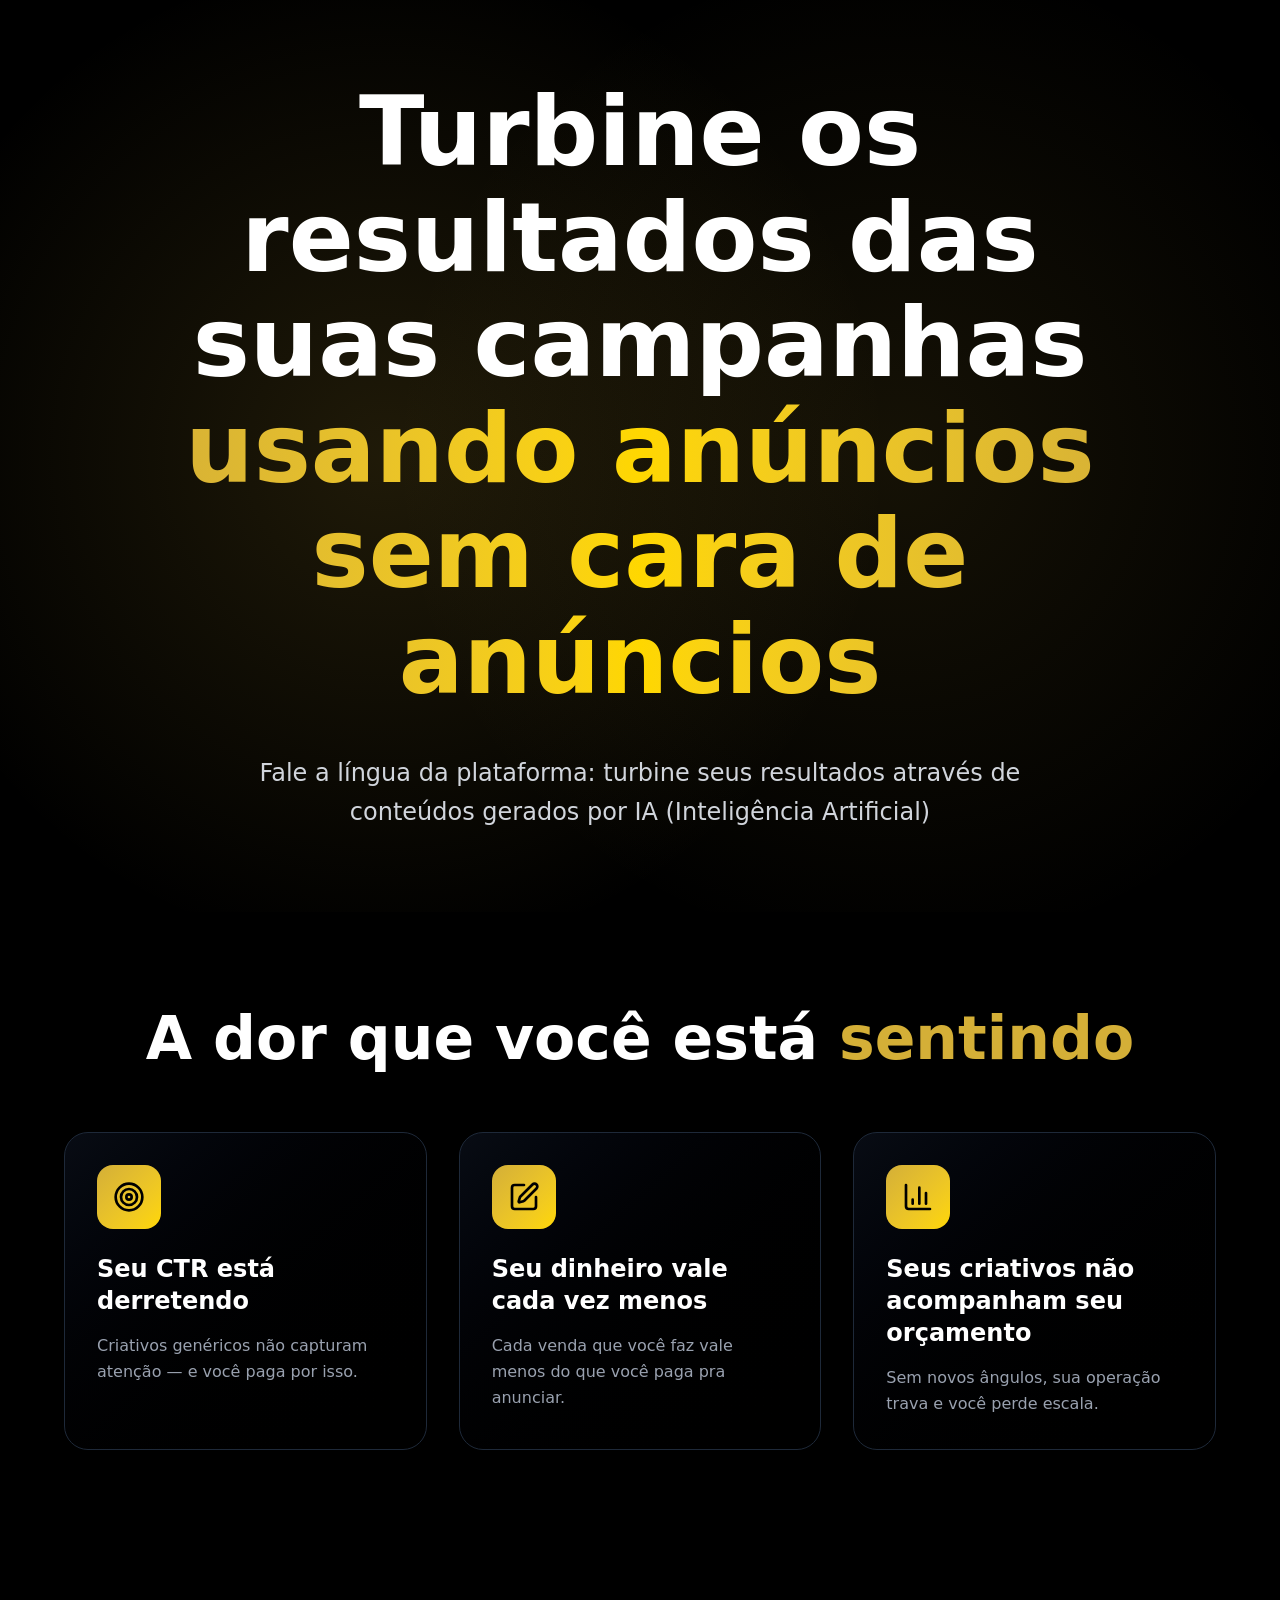
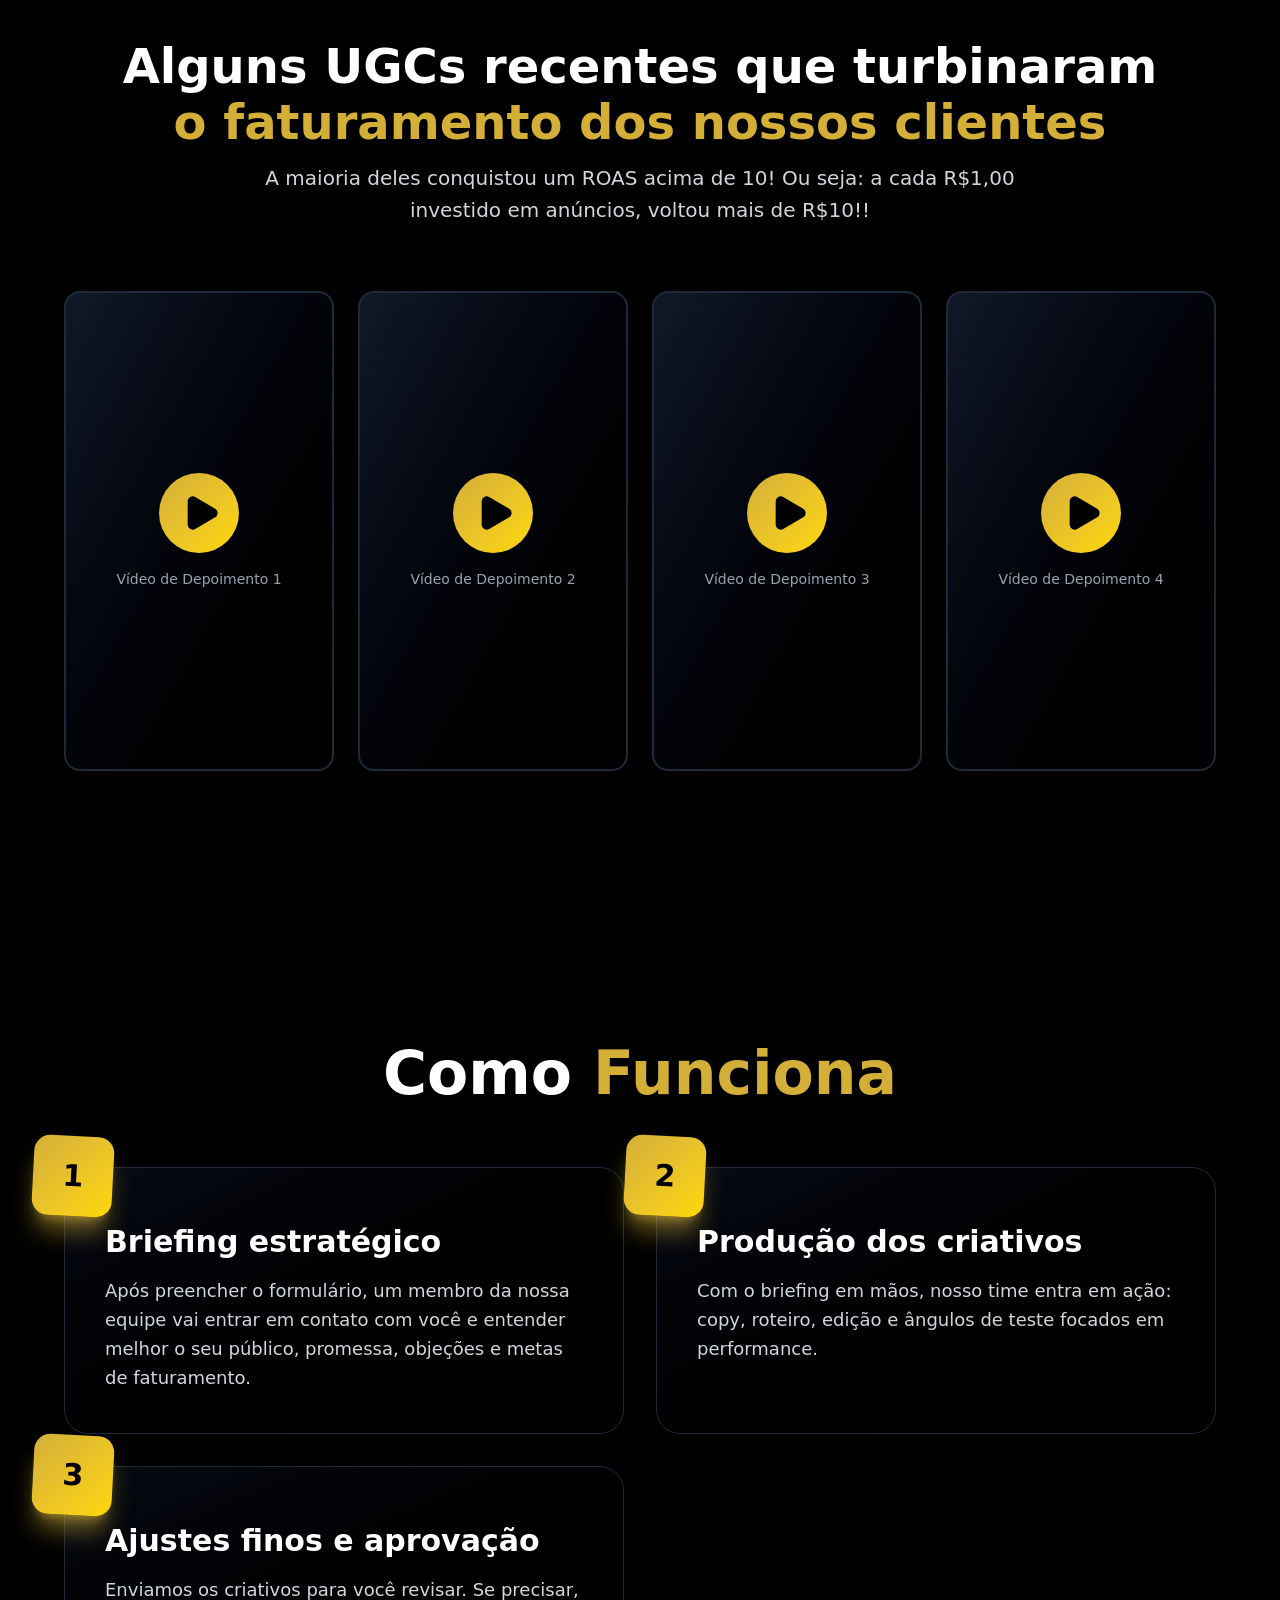
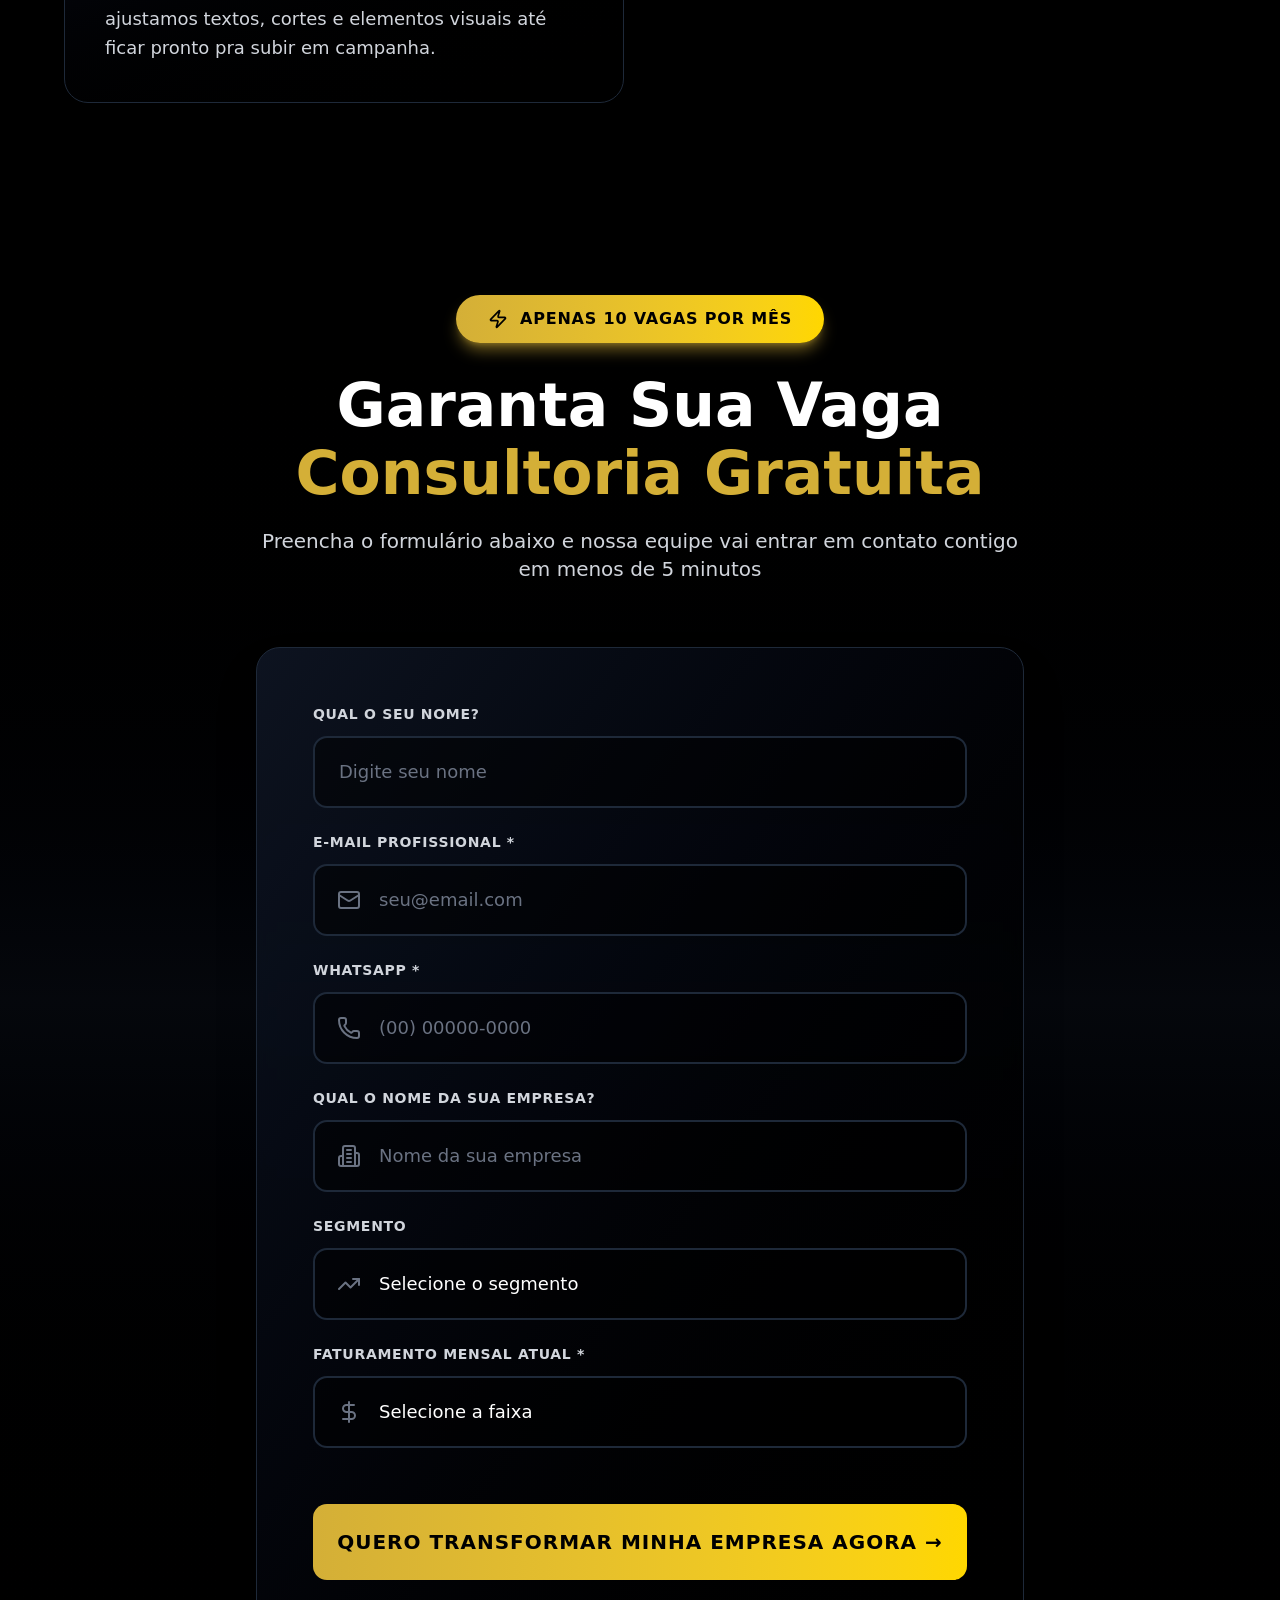
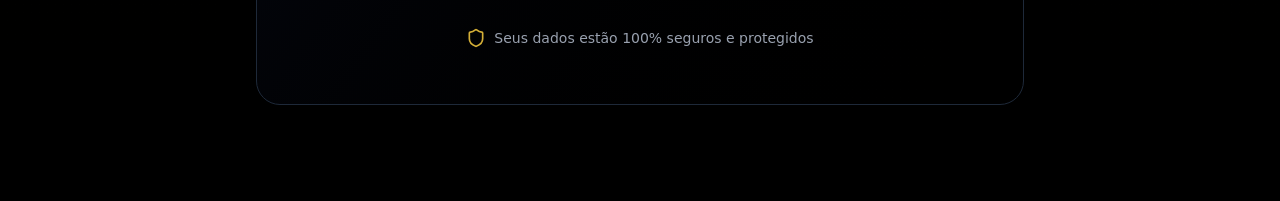
==== out/index.html @ 738f6682 "feat: add fully exported static HTML version of the landing page for client deployment" ====
<!DOCTYPE html>
<!--bDDrMFsTkFdzIgIN64s7_-->
<html lang="pt-BR">
  <head>
    <meta charset="utf-8" />
    <meta name="viewport" content="width=device-width, initial-scale=1" />
    <link
      rel="stylesheet"
      href="./_next/static/css/de70bee13400563f.css"
      data-precedence="next"
    />
    <link
      rel="stylesheet"
      href="./_next/static/css/8d4d8cda4d6cc22e.css"
      data-precedence="next"
    />
    <link
      rel="stylesheet"
      href="./_next/static/css/13be649f4b3dcc63.css"
      data-precedence="next"
    />
    <link
      rel="preload"
      as="script"
      fetchPriority="low"
      href="./_next/static/chunks/webpack-e92915a3cea41c7d.js"
    />
    <script
      src="/_next/static/chunks/4bd1b696-cf72ae8a39fa05aa.js"
      async=""
    ></script>
    <script
      src="./_next/static/chunks/964-18e6fe9c33c989a7.js"
      async=""
    ></script>
    <script
      src="./_next/static/chunks/main-app-cb2b5a440f7e4753.js"
      async=""
    ></script>
    <script
      src="./_next/static/chunks/app/layout-c46f3f985b9802f1.js"
      async=""
    ></script>
    <script
      src="./_next/static/chunks/app/page-3814bb0e3ad9489b.js"
      async=""
    ></script>
    <link rel="preload" href="/lasy-bridge.js" as="script" />
    <title>Criado com a Lasy</title>
    <meta name="description" content="Projeto criado com Lasy AI" />
    <link
      rel="icon"
      href="./icon.svg?b5bd8f3b080c027e"
      type="image/svg+xml"
      sizes="any"
    />
    <script>
      (self.__next_s = self.__next_s || []).push(["/lasy-bridge.js", {}]);
    </script>
    <script
      src="./_next/static/chunks/polyfills-42372ed130431b0a.js"
      nomodule=""
    ></script>
  </head>
  <body class="__variable_188709 __variable_9a8899 antialiased">
    <div hidden=""><!--$--><!--/$--></div>
    <div class="min-h-screen bg-black text-white">
      <section
        class="relative min-h-screen flex items-center justify-center px-4 py-20 overflow-hidden"
      >
        <div
          class="absolute inset-0 bg-[radial-gradient(circle_at_30%_50%,rgba(212,175,55,0.15),transparent_50%)]"
        ></div>
        <div
          class="absolute inset-0 bg-[radial-gradient(circle_at_70%_50%,rgba(212,175,55,0.1),transparent_50%)]"
        ></div>
        <div class="relative z-10 max-w-5xl mx-auto text-center space-y-10">
          <h1 class="text-5xl md:text-7xl lg:text-8xl font-bold leading-[1.1]">
            <span class="block text-white"
              >Turbine os resultados das suas campanhas</span
            ><span
              class="block text-transparent bg-clip-text bg-gradient-to-r from-[#D4AF37] via-[#FFD700] to-[#D4AF37]"
              >usando anúncios sem cara de anúncios</span
            >
          </h1>
          <p
            class="text-xl md:text-2xl text-gray-300 max-w-3xl mx-auto leading-relaxed font-light"
          >
            Fale a língua da plataforma: turbine seus resultados através de
            conteúdos gerados por IA (Inteligência Artificial)
          </p>
        </div>
      </section>
      <section class="py-24 px-4 bg-black">
        <div class="max-w-6xl mx-auto">
          <div class="text-center mb-16">
            <h3 class="text-5xl md:text-6xl font-bold mb-6">
              A dor que você está <span class="text-[#D4AF37]">sentindo</span>
            </h3>
          </div>
          <div class="grid grid-cols-1 md:grid-cols-2 lg:grid-cols-3 gap-8">
            <div
              class="group relative bg-gradient-to-br from-gray-900/50 to-black p-8 rounded-3xl border border-gray-800 hover:border-[#D4AF37]/50 transition-all duration-500 hover:shadow-[0_0_40px_rgba(212,175,55,0.2)]"
            >
              <div
                class="w-16 h-16 bg-gradient-to-br from-[#D4AF37] to-[#FFD700] rounded-2xl flex items-center justify-center mb-6 group-hover:scale-110 transition-transform duration-500"
              >
                <svg
                  xmlns="http://www.w3.org/2000/svg"
                  width="24"
                  height="24"
                  viewBox="0 0 24 24"
                  fill="none"
                  stroke="currentColor"
                  stroke-width="2"
                  stroke-linecap="round"
                  stroke-linejoin="round"
                  class="lucide lucide-target w-8 h-8 text-black"
                  aria-hidden="true"
                >
                  <circle cx="12" cy="12" r="10"></circle>
                  <circle cx="12" cy="12" r="6"></circle>
                  <circle cx="12" cy="12" r="2"></circle>
                </svg>
              </div>
              <h4 class="text-2xl font-bold text-white mb-4">
                Seu CTR está derretendo
              </h4>
              <p class="text-gray-400 leading-relaxed">
                Criativos genéricos não capturam atenção — e você paga por isso.
              </p>
            </div>
            <div
              class="group relative bg-gradient-to-br from-gray-900/50 to-black p-8 rounded-3xl border border-gray-800 hover:border-[#D4AF37]/50 transition-all duration-500 hover:shadow-[0_0_40px_rgba(212,175,55,0.2)]"
            >
              <div
                class="w-16 h-16 bg-gradient-to-br from-[#D4AF37] to-[#FFD700] rounded-2xl flex items-center justify-center mb-6 group-hover:scale-110 transition-transform duration-500"
              >
                <svg
                  xmlns="http://www.w3.org/2000/svg"
                  width="24"
                  height="24"
                  viewBox="0 0 24 24"
                  fill="none"
                  stroke="currentColor"
                  stroke-width="2"
                  stroke-linecap="round"
                  stroke-linejoin="round"
                  class="lucide lucide-square-pen w-8 h-8 text-black"
                  aria-hidden="true"
                >
                  <path
                    d="M12 3H5a2 2 0 0 0-2 2v14a2 2 0 0 0 2 2h14a2 2 0 0 0 2-2v-7"
                  ></path>
                  <path
                    d="M18.375 2.625a1 1 0 0 1 3 3l-9.013 9.014a2 2 0 0 1-.853.505l-2.873.84a.5.5 0 0 1-.62-.62l.84-2.873a2 2 0 0 1 .506-.852z"
                  ></path>
                </svg>
              </div>
              <h4 class="text-2xl font-bold text-white mb-4">
                Seu dinheiro vale cada vez menos
              </h4>
              <p class="text-gray-400 leading-relaxed">
                Cada venda que você faz vale menos do que você paga pra
                anunciar.
              </p>
            </div>
            <div
              class="group relative bg-gradient-to-br from-gray-900/50 to-black p-8 rounded-3xl border border-gray-800 hover:border-[#D4AF37]/50 transition-all duration-500 hover:shadow-[0_0_40px_rgba(212,175,55,0.2)]"
            >
              <div
                class="w-16 h-16 bg-gradient-to-br from-[#D4AF37] to-[#FFD700] rounded-2xl flex items-center justify-center mb-6 group-hover:scale-110 transition-transform duration-500"
              >
                <svg
                  xmlns="http://www.w3.org/2000/svg"
                  width="24"
                  height="24"
                  viewBox="0 0 24 24"
                  fill="none"
                  stroke="currentColor"
                  stroke-width="2"
                  stroke-linecap="round"
                  stroke-linejoin="round"
                  class="lucide lucide-chart-column w-8 h-8 text-black"
                  aria-hidden="true"
                >
                  <path d="M3 3v16a2 2 0 0 0 2 2h16"></path>
                  <path d="M18 17V9"></path>
                  <path d="M13 17V5"></path>
                  <path d="M8 17v-3"></path>
                </svg>
              </div>
              <h4 class="text-2xl font-bold text-white mb-4">
                Seus criativos não acompanham seu orçamento
              </h4>
              <p class="text-gray-400 leading-relaxed">
                Sem novos ângulos, sua operação trava e você perde escala.
              </p>
            </div>
          </div>
        </div>
      </section>
      <section class="py-24 px-4 bg-black">
        <div class="max-w-6xl mx-auto">
          <div class="text-center mb-20">
            <h2 class="text-4xl md:text-5xl font-bold mb-4">
              Alguns UGCs recentes que turbinaram<span
                class="block text-[#D4AF37] mt-2"
                >o faturamento dos nossos clientes</span
              >
            </h2>
            <p
              class="text-xl text-gray-300 max-w-3xl mx-auto leading-relaxed mb-16"
            >
              A maioria deles conquistou um ROAS acima de 10! Ou seja: a cada
              R$1,00 investido em anúncios, voltou mais de R$10!!
            </p>
            <div
              class="grid grid-cols-2 md:grid-cols-4 gap-6 max-w-7xl mx-auto mb-20"
            >
              <div
                class="group relative aspect-[9/16] bg-gradient-to-br from-gray-900 to-black rounded-2xl border-2 border-gray-800 hover:border-[#D4AF37]/50 overflow-hidden transition-all duration-500 hover:shadow-[0_0_40px_rgba(212,175,55,0.3)]"
              >
                <div class="absolute inset-0 flex items-center justify-center">
                  <div class="text-center space-y-4 p-8">
                    <div
                      class="w-20 h-20 mx-auto bg-gradient-to-br from-[#D4AF37] to-[#FFD700] rounded-full flex items-center justify-center group-hover:scale-110 transition-transform duration-500"
                    >
                      <svg
                        xmlns="http://www.w3.org/2000/svg"
                        width="24"
                        height="24"
                        viewBox="0 0 24 24"
                        fill="none"
                        stroke="currentColor"
                        stroke-width="2"
                        stroke-linecap="round"
                        stroke-linejoin="round"
                        class="lucide lucide-play w-10 h-10 text-black fill-black ml-1"
                        aria-hidden="true"
                      >
                        <path
                          d="M5 5a2 2 0 0 1 3.008-1.728l11.997 6.998a2 2 0 0 1 .003 3.458l-12 7A2 2 0 0 1 5 19z"
                        ></path>
                      </svg>
                    </div>
                    <p class="text-gray-400 text-sm">Vídeo de Depoimento 1</p>
                  </div>
                </div>
              </div>
              <div
                class="group relative aspect-[9/16] bg-gradient-to-br from-gray-900 to-black rounded-2xl border-2 border-gray-800 hover:border-[#D4AF37]/50 overflow-hidden transition-all duration-500 hover:shadow-[0_0_40px_rgba(212,175,55,0.3)]"
              >
                <div class="absolute inset-0 flex items-center justify-center">
                  <div class="text-center space-y-4 p-8">
                    <div
                      class="w-20 h-20 mx-auto bg-gradient-to-br from-[#D4AF37] to-[#FFD700] rounded-full flex items-center justify-center group-hover:scale-110 transition-transform duration-500"
                    >
                      <svg
                        xmlns="http://www.w3.org/2000/svg"
                        width="24"
                        height="24"
                        viewBox="0 0 24 24"
                        fill="none"
                        stroke="currentColor"
                        stroke-width="2"
                        stroke-linecap="round"
                        stroke-linejoin="round"
                        class="lucide lucide-play w-10 h-10 text-black fill-black ml-1"
                        aria-hidden="true"
                      >
                        <path
                          d="M5 5a2 2 0 0 1 3.008-1.728l11.997 6.998a2 2 0 0 1 .003 3.458l-12 7A2 2 0 0 1 5 19z"
                        ></path>
                      </svg>
                    </div>
                    <p class="text-gray-400 text-sm">Vídeo de Depoimento 2</p>
                  </div>
                </div>
              </div>
              <div
                class="group relative aspect-[9/16] bg-gradient-to-br from-gray-900 to-black rounded-2xl border-2 border-gray-800 hover:border-[#D4AF37]/50 overflow-hidden transition-all duration-500 hover:shadow-[0_0_40px_rgba(212,175,55,0.3)]"
              >
                <div class="absolute inset-0 flex items-center justify-center">
                  <div class="text-center space-y-4 p-8">
                    <div
                      class="w-20 h-20 mx-auto bg-gradient-to-br from-[#D4AF37] to-[#FFD700] rounded-full flex items-center justify-center group-hover:scale-110 transition-transform duration-500"
                    >
                      <svg
                        xmlns="http://www.w3.org/2000/svg"
                        width="24"
                        height="24"
                        viewBox="0 0 24 24"
                        fill="none"
                        stroke="currentColor"
                        stroke-width="2"
                        stroke-linecap="round"
                        stroke-linejoin="round"
                        class="lucide lucide-play w-10 h-10 text-black fill-black ml-1"
                        aria-hidden="true"
                      >
                        <path
                          d="M5 5a2 2 0 0 1 3.008-1.728l11.997 6.998a2 2 0 0 1 .003 3.458l-12 7A2 2 0 0 1 5 19z"
                        ></path>
                      </svg>
                    </div>
                    <p class="text-gray-400 text-sm">Vídeo de Depoimento 3</p>
                  </div>
                </div>
              </div>
              <div
                class="group relative aspect-[9/16] bg-gradient-to-br from-gray-900 to-black rounded-2xl border-2 border-gray-800 hover:border-[#D4AF37]/50 overflow-hidden transition-all duration-500 hover:shadow-[0_0_40px_rgba(212,175,55,0.3)]"
              >
                <div class="absolute inset-0 flex items-center justify-center">
                  <div class="text-center space-y-4 p-8">
                    <div
                      class="w-20 h-20 mx-auto bg-gradient-to-br from-[#D4AF37] to-[#FFD700] rounded-full flex items-center justify-center group-hover:scale-110 transition-transform duration-500"
                    >
                      <svg
                        xmlns="http://www.w3.org/2000/svg"
                        width="24"
                        height="24"
                        viewBox="0 0 24 24"
                        fill="none"
                        stroke="currentColor"
                        stroke-width="2"
                        stroke-linecap="round"
                        stroke-linejoin="round"
                        class="lucide lucide-play w-10 h-10 text-black fill-black ml-1"
                        aria-hidden="true"
                      >
                        <path
                          d="M5 5a2 2 0 0 1 3.008-1.728l11.997 6.998a2 2 0 0 1 .003 3.458l-12 7A2 2 0 0 1 5 19z"
                        ></path>
                      </svg>
                    </div>
                    <p class="text-gray-400 text-sm">Vídeo de Depoimento 4</p>
                  </div>
                </div>
              </div>
            </div>
          </div>
        </div>
      </section>
      <section class="py-24 px-4 bg-black">
        <div class="max-w-6xl mx-auto">
          <div class="text-center mb-16">
            <h3 class="text-5xl md:text-6xl font-bold">
              Como <span class="text-[#D4AF37]">Funciona</span>
            </h3>
          </div>
          <div class="grid md:grid-cols-2 gap-8">
            <div
              class="group relative bg-gradient-to-br from-gray-900/50 to-black p-10 rounded-3xl border border-gray-800 hover:border-[#D4AF37]/50 transition-all duration-500 hover:shadow-[0_0_50px_rgba(212,175,55,0.2)]"
            >
              <div
                class="absolute -top-8 -left-8 w-20 h-20 bg-gradient-to-br from-[#D4AF37] to-[#FFD700] rounded-2xl flex items-center justify-center text-3xl font-bold text-black shadow-xl shadow-[#D4AF37]/50 rotate-3 group-hover:rotate-0 transition-transform duration-500"
              >
                1
              </div>
              <div class="space-y-4 mt-4">
                <h4 class="text-3xl font-bold text-white">
                  Briefing estratégico
                </h4>
                <p class="text-gray-300 text-lg leading-relaxed">
                  Após preencher o formulário, um membro da nossa equipe vai
                  entrar em contato com você e entender melhor o seu público,
                  promessa, objeções e metas de faturamento.
                </p>
              </div>
            </div>
            <div
              class="group relative bg-gradient-to-br from-gray-900/50 to-black p-10 rounded-3xl border border-gray-800 hover:border-[#D4AF37]/50 transition-all duration-500 hover:shadow-[0_0_50px_rgba(212,175,55,0.2)]"
            >
              <div
                class="absolute -top-8 -left-8 w-20 h-20 bg-gradient-to-br from-[#D4AF37] to-[#FFD700] rounded-2xl flex items-center justify-center text-3xl font-bold text-black shadow-xl shadow-[#D4AF37]/50 rotate-3 group-hover:rotate-0 transition-transform duration-500"
              >
                2
              </div>
              <div class="space-y-4 mt-4">
                <h4 class="text-3xl font-bold text-white">
                  Produção dos criativos
                </h4>
                <p class="text-gray-300 text-lg leading-relaxed">
                  Com o briefing em mãos, nosso time entra em ação: copy,
                  roteiro, edição e ângulos de teste focados em performance.
                </p>
              </div>
            </div>
            <div
              class="group relative bg-gradient-to-br from-gray-900/50 to-black p-10 rounded-3xl border border-gray-800 hover:border-[#D4AF37]/50 transition-all duration-500 hover:shadow-[0_0_50px_rgba(212,175,55,0.2)]"
            >
              <div
                class="absolute -top-8 -left-8 w-20 h-20 bg-gradient-to-br from-[#D4AF37] to-[#FFD700] rounded-2xl flex items-center justify-center text-3xl font-bold text-black shadow-xl shadow-[#D4AF37]/50 rotate-3 group-hover:rotate-0 transition-transform duration-500"
              >
                3
              </div>
              <div class="space-y-4 mt-4">
                <h4 class="text-3xl font-bold text-white">
                  Ajustes finos e aprovação
                </h4>
                <p class="text-gray-300 text-lg leading-relaxed">
                  Enviamos os criativos para você revisar. Se precisar,
                  ajustamos textos, cortes e elementos visuais até ficar pronto
                  pra subir em campanha.
                </p>
              </div>
            </div>
          </div>
        </div>
      </section>
      <section
        class="py-24 px-4 bg-gradient-to-b from-black via-gray-900/30 to-black"
      >
        <div class="max-w-3xl mx-auto">
          <div class="text-center mb-16">
            <div
              class="inline-flex items-center gap-3 px-8 py-3 bg-gradient-to-r from-[#D4AF37] to-[#FFD700] text-black font-bold text-base uppercase tracking-wider rounded-full mb-8 shadow-lg shadow-[#D4AF37]/50 animate-pulse"
            >
              <svg
                xmlns="http://www.w3.org/2000/svg"
                width="24"
                height="24"
                viewBox="0 0 24 24"
                fill="none"
                stroke="currentColor"
                stroke-width="2"
                stroke-linecap="round"
                stroke-linejoin="round"
                class="lucide lucide-zap w-5 h-5"
                aria-hidden="true"
              >
                <path
                  d="M4 14a1 1 0 0 1-.78-1.63l9.9-10.2a.5.5 0 0 1 .86.46l-1.92 6.02A1 1 0 0 0 13 10h7a1 1 0 0 1 .78 1.63l-9.9 10.2a.5.5 0 0 1-.86-.46l1.92-6.02A1 1 0 0 0 11 14z"
                ></path></svg
              ><span>Apenas 10 Vagas por Mês</span>
            </div>
            <h3 class="text-5xl md:text-6xl font-bold mb-6">
              Garanta Sua Vaga<span class="block text-[#D4AF37] mt-2"
                >Consultoria Gratuita</span
              >
            </h3>
            <p class="text-xl text-gray-300">
              Preencha o formulário abaixo e nossa equipe vai entrar em contato
              contigo em menos de 5 minutos
            </p>
          </div>
          <form
            class="space-y-6 bg-gradient-to-br from-gray-900/80 to-black/80 backdrop-blur-sm p-10 md:p-14 rounded-3xl border border-gray-800 shadow-2xl"
          >
            <div class="space-y-3">
              <label
                for="nome"
                class="block text-sm font-bold text-gray-300 uppercase tracking-wider"
                >Qual o seu nome?</label
              ><input
                type="text"
                id="nome"
                required=""
                class="w-full px-6 py-5 bg-black/50 border-2 border-gray-800 rounded-xl focus:border-[#D4AF37] focus:ring-4 focus:ring-[#D4AF37]/20 outline-none transition-all text-white placeholder-gray-500 text-lg"
                placeholder="Digite seu nome"
                value=""
              />
            </div>
            <div class="space-y-3">
              <label
                for="email"
                class="block text-sm font-bold text-gray-300 uppercase tracking-wider"
                >E-mail Profissional *</label
              >
              <div class="relative">
                <svg
                  xmlns="http://www.w3.org/2000/svg"
                  width="24"
                  height="24"
                  viewBox="0 0 24 24"
                  fill="none"
                  stroke="currentColor"
                  stroke-width="2"
                  stroke-linecap="round"
                  stroke-linejoin="round"
                  class="lucide lucide-mail absolute left-6 top-1/2 transform -translate-y-1/2 w-6 h-6 text-gray-500"
                  aria-hidden="true"
                >
                  <path d="m22 7-8.991 5.727a2 2 0 0 1-2.009 0L2 7"></path>
                  <rect x="2" y="4" width="20" height="16" rx="2"></rect></svg
                ><input
                  type="email"
                  id="email"
                  required=""
                  class="w-full pl-16 pr-6 py-5 bg-black/50 border-2 border-gray-800 rounded-xl focus:border-[#D4AF37] focus:ring-4 focus:ring-[#D4AF37]/20 outline-none transition-all text-white placeholder-gray-500 text-lg"
                  placeholder="seu@email.com"
                  value=""
                />
              </div>
            </div>
            <div class="space-y-3">
              <label
                for="telefone"
                class="block text-sm font-bold text-gray-300 uppercase tracking-wider"
                >WhatsApp *</label
              >
              <div class="relative">
                <svg
                  xmlns="http://www.w3.org/2000/svg"
                  width="24"
                  height="24"
                  viewBox="0 0 24 24"
                  fill="none"
                  stroke="currentColor"
                  stroke-width="2"
                  stroke-linecap="round"
                  stroke-linejoin="round"
                  class="lucide lucide-phone absolute left-6 top-1/2 transform -translate-y-1/2 w-6 h-6 text-gray-500"
                  aria-hidden="true"
                >
                  <path
                    d="M13.832 16.568a1 1 0 0 0 1.213-.303l.355-.465A2 2 0 0 1 17 15h3a2 2 0 0 1 2 2v3a2 2 0 0 1-2 2A18 18 0 0 1 2 4a2 2 0 0 1 2-2h3a2 2 0 0 1 2 2v3a2 2 0 0 1-.8 1.6l-.468.351a1 1 0 0 0-.292 1.233 14 14 0 0 0 6.392 6.384"
                  ></path></svg
                ><input
                  type="tel"
                  id="telefone"
                  required=""
                  class="w-full pl-16 pr-6 py-5 bg-black/50 border-2 border-gray-800 rounded-xl focus:border-[#D4AF37] focus:ring-4 focus:ring-[#D4AF37]/20 outline-none transition-all text-white placeholder-gray-500 text-lg"
                  placeholder="(00) 00000-0000"
                  value=""
                />
              </div>
            </div>
            <div class="space-y-3">
              <label
                for="empresa"
                class="block text-sm font-bold text-gray-300 uppercase tracking-wider"
                >Qual o nome da sua empresa?</label
              >
              <div class="relative">
                <svg
                  xmlns="http://www.w3.org/2000/svg"
                  width="24"
                  height="24"
                  viewBox="0 0 24 24"
                  fill="none"
                  stroke="currentColor"
                  stroke-width="2"
                  stroke-linecap="round"
                  stroke-linejoin="round"
                  class="lucide lucide-building2 lucide-building-2 absolute left-6 top-1/2 transform -translate-y-1/2 w-6 h-6 text-gray-500"
                  aria-hidden="true"
                >
                  <path d="M6 22V4a2 2 0 0 1 2-2h8a2 2 0 0 1 2 2v18Z"></path>
                  <path d="M6 12H4a2 2 0 0 0-2 2v6a2 2 0 0 0 2 2h2"></path>
                  <path d="M18 9h2a2 2 0 0 1 2 2v9a2 2 0 0 1-2 2h-2"></path>
                  <path d="M10 6h4"></path>
                  <path d="M10 10h4"></path>
                  <path d="M10 14h4"></path>
                  <path d="M10 18h4"></path></svg
                ><input
                  type="text"
                  id="empresa"
                  required=""
                  class="w-full pl-16 pr-6 py-5 bg-black/50 border-2 border-gray-800 rounded-xl focus:border-[#D4AF37] focus:ring-4 focus:ring-[#D4AF37]/20 outline-none transition-all text-white placeholder-gray-500 text-lg"
                  placeholder="Nome da sua empresa"
                  value=""
                />
              </div>
            </div>
            <div class="space-y-3">
              <label
                for="segmento"
                class="block text-sm font-bold text-gray-300 uppercase tracking-wider"
                >Segmento</label
              >
              <div class="relative">
                <svg
                  xmlns="http://www.w3.org/2000/svg"
                  width="24"
                  height="24"
                  viewBox="0 0 24 24"
                  fill="none"
                  stroke="currentColor"
                  stroke-width="2"
                  stroke-linecap="round"
                  stroke-linejoin="round"
                  class="lucide lucide-trending-up absolute left-6 top-1/2 transform -translate-y-1/2 w-6 h-6 text-gray-500 pointer-events-none z-10"
                  aria-hidden="true"
                >
                  <path d="M16 7h6v6"></path>
                  <path d="m22 7-8.5 8.5-5-5L2 17"></path></svg
                ><select
                  id="segmento"
                  required=""
                  class="w-full pl-16 pr-6 py-5 bg-black/50 border-2 border-gray-800 rounded-xl focus:border-[#D4AF37] focus:ring-4 focus:ring-[#D4AF37]/20 outline-none transition-all text-white appearance-none cursor-pointer text-lg"
                >
                  <option value="" selected="">Selecione o segmento</option>
                  <option value="fast-food">Fast Food</option>
                  <option value="casual">Casual Dining</option>
                  <option value="fine-dining">Fine Dining</option>
                  <option value="pizzaria">Pizzaria</option>
                  <option value="hamburgueria">Hamburgueria</option>
                  <option value="japonesa">Culinária Japonesa</option>
                  <option value="italiana">Culinária Italiana</option>
                  <option value="brasileira">Culinária Brasileira</option>
                  <option value="delivery">Delivery/Dark Kitchen</option>
                  <option value="outro">Outro</option>
                </select>
              </div>
            </div>
            <div class="space-y-3">
              <label
                for="faturamento"
                class="block text-sm font-bold text-gray-300 uppercase tracking-wider"
                >Faturamento Mensal Atual *</label
              >
              <div class="relative">
                <svg
                  xmlns="http://www.w3.org/2000/svg"
                  width="24"
                  height="24"
                  viewBox="0 0 24 24"
                  fill="none"
                  stroke="currentColor"
                  stroke-width="2"
                  stroke-linecap="round"
                  stroke-linejoin="round"
                  class="lucide lucide-dollar-sign absolute left-6 top-1/2 transform -translate-y-1/2 w-6 h-6 text-gray-500 pointer-events-none z-10"
                  aria-hidden="true"
                >
                  <line x1="12" x2="12" y1="2" y2="22"></line>
                  <path
                    d="M17 5H9.5a3.5 3.5 0 0 0 0 7h5a3.5 3.5 0 0 1 0 7H6"
                  ></path></svg
                ><select
                  id="faturamento"
                  required=""
                  class="w-full pl-16 pr-6 py-5 bg-black/50 border-2 border-gray-800 rounded-xl focus:border-[#D4AF37] focus:ring-4 focus:ring-[#D4AF37]/20 outline-none transition-all text-white appearance-none cursor-pointer text-lg"
                >
                  <option value="" selected="">Selecione a faixa</option>
                  <option value="0-30k">Até R$ 30.000</option>
                  <option value="30-50k">R$ 30.000 - R$ 50.000</option>
                  <option value="50-100k">R$ 50.000 - R$ 100.000</option>
                  <option value="100-200k">R$ 100.000 - R$ 200.000</option>
                  <option value="200k+">Acima de R$ 200.000</option>
                </select>
              </div>
            </div>
            <button
              type="submit"
              class="w-full py-6 bg-gradient-to-r from-[#D4AF37] to-[#FFD700] text-black font-bold text-xl rounded-xl hover:shadow-[0_0_50px_rgba(212,175,55,0.6)] transition-all duration-300 hover:scale-[1.02] uppercase tracking-wider mt-8"
            >
              Quero transformar minha empresa agora →
            </button>
            <div
              class="flex items-center justify-center gap-2 text-sm text-gray-400 mt-6"
            >
              <svg
                xmlns="http://www.w3.org/2000/svg"
                width="24"
                height="24"
                viewBox="0 0 24 24"
                fill="none"
                stroke="currentColor"
                stroke-width="2"
                stroke-linecap="round"
                stroke-linejoin="round"
                class="lucide lucide-shield w-5 h-5 text-[#D4AF37]"
                aria-hidden="true"
              >
                <path
                  d="M20 13c0 5-3.5 7.5-7.66 8.95a1 1 0 0 1-.67-.01C7.5 20.5 4 18 4 13V6a1 1 0 0 1 1-1c2 0 4.5-1.2 6.24-2.72a1.17 1.17 0 0 1 1.52 0C14.51 3.81 17 5 19 5a1 1 0 0 1 1 1z"
                ></path></svg
              ><span>Seus dados estão 100% seguros e protegidos</span>
            </div>
          </form>
        </div>
      </section>
    </div>
    <!--$--><!--/$-->
    <script
      src="/_next/static/chunks/webpack-e92915a3cea41c7d.js"
      id="_R_"
      async=""
    ></script>
    <script>
      (self.__next_f = self.__next_f || []).push([0]);
    </script>
    <script>
      self.__next_f.push([
        1,
        '1:"$Sreact.fragment"\n2:I[9243,["177","static/chunks/app/layout-c46f3f985b9802f1.js"],""]\n3:I[7555,[],""]\n4:I[1295,[],""]\n5:I[894,[],"ClientPageRoot"]\n6:I[4595,["974","static/chunks/app/page-3814bb0e3ad9489b.js"],"default"]\n9:I[9665,[],"OutletBoundary"]\nb:I[4911,[],"AsyncMetadataOutlet"]\nd:I[9665,[],"ViewportBoundary"]\nf:I[9665,[],"MetadataBoundary"]\n10:"$Sreact.suspense"\n12:I[8393,[],""]\n:HL["/_next/static/css/de70bee13400563f.css","style"]\n:HL["/_next/static/css/8d4d8cda4d6cc22e.css","style"]\n:HL["/_next/static/css/13be649f4b3dcc63.css","style"]\n',
      ]);
    </script>
    <script>
      self.__next_f.push([
        1,
        '0:{"P":null,"b":"bDDrMFsTkFdzIgIN64s7_","p":"","c":["",""],"i":false,"f":[[["",{"children":["__PAGE__",{}]},"$undefined","$undefined",true],["",["$","$1","c",{"children":[[["$","link","0",{"rel":"stylesheet","href":"/_next/static/css/de70bee13400563f.css","precedence":"next","crossOrigin":"$undefined","nonce":"$undefined"}],["$","link","1",{"rel":"stylesheet","href":"/_next/static/css/8d4d8cda4d6cc22e.css","precedence":"next","crossOrigin":"$undefined","nonce":"$undefined"}],["$","link","2",{"rel":"stylesheet","href":"/_next/static/css/13be649f4b3dcc63.css","precedence":"next","crossOrigin":"$undefined","nonce":"$undefined"}]],["$","html",null,{"lang":"pt-BR","children":[["$","head",null,{"children":["$","$L2",null,{"src":"/lasy-bridge.js","strategy":"beforeInteractive"}]}],["$","body",null,{"className":"__variable_188709 __variable_9a8899 antialiased","children":["$","$L3",null,{"parallelRouterKey":"children","error":"$undefined","errorStyles":"$undefined","errorScripts":"$undefined","template":["$","$L4",null,{}],"templateStyles":"$undefined","templateScripts":"$undefined","notFound":[[["$","title",null,{"children":"404: This page could not be found."}],["$","div",null,{"style":{"fontFamily":"system-ui,\\"Segoe UI\\",Roboto,Helvetica,Arial,sans-serif,\\"Apple Color Emoji\\",\\"Segoe UI Emoji\\"","height":"100vh","textAlign":"center","display":"flex","flexDirection":"column","alignItems":"center","justifyContent":"center"},"children":["$","div",null,{"children":[["$","style",null,{"dangerouslySetInnerHTML":{"__html":"body{color:#000;background:#fff;margin:0}.next-error-h1{border-right:1px solid rgba(0,0,0,.3)}@media (prefers-color-scheme:dark){body{color:#fff;background:#000}.next-error-h1{border-right:1px solid rgba(255,255,255,.3)}}"}}],["$","h1",null,{"className":"next-error-h1","style":{"display":"inline-block","margin":"0 20px 0 0","padding":"0 23px 0 0","fontSize":24,"fontWeight":500,"verticalAlign":"top","lineHeight":"49px"},"children":404}],["$","div",null,{"style":{"display":"inline-block"},"children":["$","h2",null,{"style":{"fontSize":14,"fontWeight":400,"lineHeight":"49px","margin":0},"children":"This page could not be found."}]}]]}]}]],[]],"forbidden":"$undefined","unauthorized":"$undefined"}]}]]}]]}],{"children":["__PAGE__",["$","$1","c",{"children":[["$","$L5",null,{"Component":"$6","searchParams":{},"params":{},"promises":["$@7","$@8"]}],null,["$","$L9",null,{"children":["$La",["$","$Lb",null,{"promise":"$@c"}]]}]]}],{},null,false]},null,false],["$","$1","h",{"children":[null,[["$","$Ld",null,{"children":"$Le"}],null],["$","$Lf",null,{"children":["$","div",null,{"hidden":true,"children":["$","$10",null,{"fallback":null,"children":"$L11"}]}]}]]}],false]],"m":"$undefined","G":["$12",[]],"s":false,"S":true}\n',
      ]);
    </script>
    <script>
      self.__next_f.push([
        1,
        '7:{}\n8:"$0:f:0:1:2:children:1:props:children:0:props:params"\n',
      ]);
    </script>
    <script>
      self.__next_f.push([
        1,
        'e:[["$","meta","0",{"charSet":"utf-8"}],["$","meta","1",{"name":"viewport","content":"width=device-width, initial-scale=1"}]]\na:null\n',
      ]);
    </script>
    <script>
      self.__next_f.push([
        1,
        '13:I[8175,[],"IconMark"]\nc:{"metadata":[["$","title","0",{"children":"Criado com a Lasy"}],["$","meta","1",{"name":"description","content":"Projeto criado com Lasy AI"}],["$","link","2",{"rel":"icon","href":"/icon.svg?b5bd8f3b080c027e","type":"image/svg+xml","sizes":"any"}],["$","$L13","3",{}]],"error":null,"digest":"$undefined"}\n',
      ]);
    </script>
    <script>
      self.__next_f.push([1, '11:"$c:metadata"\n']);
    </script>
  </body>
</html>
---- out/_next/static/css/de70bee13400563f.css ----
@font-face{font-family:Geist;font-style:normal;font-weight:100 900;font-display:swap;src:url(/_next/static/media/8d697b304b401681-s.woff2) format("woff2");unicode-range:u+0301,u+0400-045f,u+0490-0491,u+04b0-04b1,u+2116}@font-face{font-family:Geist;font-style:normal;font-weight:100 900;font-display:swap;src:url(/_next/static/media/ba015fad6dcf6784-s.woff2) format("woff2");unicode-range:u+0100-02ba,u+02bd-02c5,u+02c7-02cc,u+02ce-02d7,u+02dd-02ff,u+0304,u+0308,u+0329,u+1d00-1dbf,u+1e00-1e9f,u+1ef2-1eff,u+2020,u+20a0-20ab,u+20ad-20c0,u+2113,u+2c60-2c7f,u+a720-a7ff}@font-face{font-family:Geist;font-style:normal;font-weight:100 900;font-display:swap;src:url(/_next/static/media/4cf2300e9c8272f7-s.p.woff2) format("woff2");unicode-range:u+00??,u+0131,u+0152-0153,u+02bb-02bc,u+02c6,u+02da,u+02dc,u+0304,u+0308,u+0329,u+2000-206f,u+20ac,u+2122,u+2191,u+2193,u+2212,u+2215,u+feff,u+fffd}@font-face{font-family:Geist Fallback;src:local("Arial");ascent-override:95.94%;descent-override:28.16%;line-gap-override:0.00%;size-adjust:104.76%}.__className_188709{font-family:Geist,Geist Fallback;font-style:normal}.__variable_188709{--font-geist-sans:"Geist","Geist Fallback"}@font-face{font-family:Geist Mono;font-style:normal;font-weight:100 900;font-display:swap;src:url(/_next/static/media/9610d9e46709d722-s.woff2) format("woff2");unicode-range:u+0301,u+0400-045f,u+0490-0491,u+04b0-04b1,u+2116}@font-face{font-family:Geist Mono;font-style:normal;font-weight:100 900;font-display:swap;src:url(/_next/static/media/747892c23ea88013-s.woff2) format("woff2");unicode-range:u+0100-02ba,u+02bd-02c5,u+02c7-02cc,u+02ce-02d7,u+02dd-02ff,u+0304,u+0308,u+0329,u+1d00-1dbf,u+1e00-1e9f,u+1ef2-1eff,u+2020,u+20a0-20ab,u+20ad-20c0,u+2113,u+2c60-2c7f,u+a720-a7ff}@font-face{font-family:Geist Mono;font-style:normal;font-weight:100 900;font-display:swap;src:url(/_next/static/media/93f479601ee12b01-s.p.woff2) format("woff2");unicode-range:u+00??,u+0131,u+0152-0153,u+02bb-02bc,u+02c6,u+02da,u+02dc,u+0304,u+0308,u+0329,u+2000-206f,u+20ac,u+2122,u+2191,u+2193,u+2212,u+2215,u+feff,u+fffd}@font-face{font-family:Geist Mono Fallback;src:local("Arial");ascent-override:74.67%;descent-override:21.92%;line-gap-override:0.00%;size-adjust:134.59%}.__className_9a8899{font-family:Geist Mono,Geist Mono Fallback;font-style:normal}.__variable_9a8899{--font-geist-mono:"Geist Mono","Geist Mono Fallback"}
---- out/_next/static/css/13be649f4b3dcc63.css ----
@font-face{font-family:Geist Sans;font-style:normal;font-display:swap;font-weight:400;src:url(/_next/static/media/geist-sans-latin-400-normal.6bb98460.woff2) format("woff2"),url(/_next/static/media/geist-sans-latin-400-normal.93ea1e50.woff) format("woff")}@font-face{font-family:Geist Sans;font-style:normal;font-display:swap;font-weight:500;src:url(/_next/static/media/geist-sans-latin-500-normal.d1eb6e25.woff2) format("woff2"),url(/_next/static/media/geist-sans-latin-500-normal.6286cecb.woff) format("woff")}@font-face{font-family:Geist Sans;font-style:normal;font-display:swap;font-weight:600;src:url(/_next/static/media/geist-sans-latin-600-normal.03e99ac3.woff2) format("woff2"),url(/_next/static/media/geist-sans-latin-600-normal.e5a203e2.woff) format("woff")}@font-face{font-family:Geist Sans;font-style:normal;font-display:swap;font-weight:700;src:url(/_next/static/media/geist-sans-latin-700-normal.047656d9.woff2) format("woff2"),url(/_next/static/media/geist-sans-latin-700-normal.f73c013e.woff) format("woff")}@font-face{font-family:Geist Mono;font-style:normal;font-display:swap;font-weight:400;src:url(/_next/static/media/geist-mono-cyrillic-400-normal.bc4cbd4f.woff2) format("woff2"),url(/_next/static/media/geist-mono-cyrillic-400-normal.871b2a41.woff) format("woff");unicode-range:u+0301,u+0400-045f,u+0490-0491,u+04b0-04b1,u+2116}@font-face{font-family:Geist Mono;font-style:normal;font-display:swap;font-weight:400;src:url(/_next/static/media/geist-mono-latin-ext-400-normal.5b20d3d3.woff2) format("woff2"),url(/_next/static/media/geist-mono-latin-ext-400-normal.43b7ece1.woff) format("woff");unicode-range:u+0100-02ba,u+02bd-02c5,u+02c7-02cc,u+02ce-02d7,u+02dd-02ff,u+0304,u+0308,u+0329,u+1d00-1dbf,u+1e00-1e9f,u+1ef2-1eff,u+2020,u+20a0-20ab,u+20ad-20c0,u+2113,u+2c60-2c7f,u+a720-a7ff}@font-face{font-family:Geist Mono;font-style:normal;font-display:swap;font-weight:400;src:url(/_next/static/media/geist-mono-latin-400-normal.0ae496c4.woff2) format("woff2"),url(/_next/static/media/geist-mono-latin-400-normal.98549675.woff) format("woff");unicode-range:u+00??,u+0131,u+0152-0153,u+02bb-02bc,u+02c6,u+02da,u+02dc,u+0304,u+0308,u+0329,u+2000-206f,u+20ac,u+2122,u+2191,u+2193,u+2212,u+2215,u+feff,u+fffd}@font-face{font-family:Geist Mono;font-style:normal;font-display:swap;font-weight:500;src:url(/_next/static/media/geist-mono-cyrillic-500-normal.48bf19d8.woff2) format("woff2"),url(/_next/static/media/geist-mono-cyrillic-500-normal.3e5bd9c8.woff) format("woff");unicode-range:u+0301,u+0400-045f,u+0490-0491,u+04b0-04b1,u+2116}@font-face{font-family:Geist Mono;font-style:normal;font-display:swap;font-weight:500;src:url(/_next/static/media/geist-mono-latin-ext-500-normal.64080870.woff2) format("woff2"),url(/_next/static/media/geist-mono-latin-ext-500-normal.9a96f525.woff) format("woff");unicode-range:u+0100-02ba,u+02bd-02c5,u+02c7-02cc,u+02ce-02d7,u+02dd-02ff,u+0304,u+0308,u+0329,u+1d00-1dbf,u+1e00-1e9f,u+1ef2-1eff,u+2020,u+20a0-20ab,u+20ad-20c0,u+2113,u+2c60-2c7f,u+a720-a7ff}@font-face{font-family:Geist Mono;font-style:normal;font-display:swap;font-weight:500;src:url(/_next/static/media/geist-mono-latin-500-normal.29729a2e.woff2) format("woff2"),url(/_next/static/media/geist-mono-latin-500-normal.328f6d55.woff) format("woff");unicode-range:u+00??,u+0131,u+0152-0153,u+02bb-02bc,u+02c6,u+02da,u+02dc,u+0304,u+0308,u+0329,u+2000-206f,u+20ac,u+2122,u+2191,u+2193,u+2212,u+2215,u+feff,u+fffd}@font-face{font-family:Geist Mono;font-style:normal;font-display:swap;font-weight:600;src:url(/_next/static/media/geist-mono-cyrillic-600-normal.2a61c912.woff2) format("woff2"),url(/_next/static/media/geist-mono-cyrillic-600-normal.e239d14e.woff) format("woff");unicode-range:u+0301,u+0400-045f,u+0490-0491,u+04b0-04b1,u+2116}@font-face{font-family:Geist Mono;font-style:normal;font-display:swap;font-weight:600;src:url(/_next/static/media/geist-mono-latin-ext-600-normal.3d65c48b.woff2) format("woff2"),url(/_next/static/media/geist-mono-latin-ext-600-normal.d5540a6d.woff) format("woff");unicode-range:u+0100-02ba,u+02bd-02c5,u+02c7-02cc,u+02ce-02d7,u+02dd-02ff,u+0304,u+0308,u+0329,u+1d00-1dbf,u+1e00-1e9f,u+1ef2-1eff,u+2020,u+20a0-20ab,u+20ad-20c0,u+2113,u+2c60-2c7f,u+a720-a7ff}@font-face{font-family:Geist Mono;font-style:normal;font-display:swap;font-weight:600;src:url(/_next/static/media/geist-mono-latin-600-normal.3ef58c1f.woff2) format("woff2"),url(/_next/static/media/geist-mono-latin-600-normal.953e19b5.woff) format("woff");unicode-range:u+00??,u+0131,u+0152-0153,u+02bb-02bc,u+02c6,u+02da,u+02dc,u+0304,u+0308,u+0329,u+2000-206f,u+20ac,u+2122,u+2191,u+2193,u+2212,u+2215,u+feff,u+fffd}@font-face{font-family:Geist Mono;font-style:normal;font-display:swap;font-weight:700;src:url(/_next/static/media/geist-mono-cyrillic-700-normal.37ae9d9b.woff2) format("woff2"),url(/_next/static/media/geist-mono-cyrillic-700-normal.30f684e3.woff) format("woff");unicode-range:u+0301,u+0400-045f,u+0490-0491,u+04b0-04b1,u+2116}@font-face{font-family:Geist Mono;font-style:normal;font-display:swap;font-weight:700;src:url(/_next/static/media/geist-mono-latin-ext-700-normal.dbb57a3c.woff2) format("woff2"),url(/_next/static/media/geist-mono-latin-ext-700-normal.bbf2a021.woff) format("woff");unicode-range:u+0100-02ba,u+02bd-02c5,u+02c7-02cc,u+02ce-02d7,u+02dd-02ff,u+0304,u+0308,u+0329,u+1d00-1dbf,u+1e00-1e9f,u+1ef2-1eff,u+2020,u+20a0-20ab,u+20ad-20c0,u+2113,u+2c60-2c7f,u+a720-a7ff}@font-face{font-family:Geist Mono;font-style:normal;font-display:swap;font-weight:700;src:url(/_next/static/media/geist-mono-latin-700-normal.24990fd6.woff2) format("woff2"),url(/_next/static/media/geist-mono-latin-700-normal.f5585100.woff) format("woff");unicode-range:u+00??,u+0131,u+0152-0153,u+02bb-02bc,u+02c6,u+02da,u+02dc,u+0304,u+0308,u+0329,u+2000-206f,u+20ac,u+2122,u+2191,u+2193,u+2212,u+2215,u+feff,u+fffd}@font-face{font-family:Inter;font-style:normal;font-display:swap;font-weight:400;src:url(/_next/static/media/inter-cyrillic-ext-400-normal.f572b170.woff2) format("woff2"),url(/_next/static/media/inter-cyrillic-ext-400-normal.2a31c04b.woff) format("woff");unicode-range:u+0460-052f,u+1c80-1c8a,u+20b4,u+2de0-2dff,u+a640-a69f,u+fe2e-fe2f}@font-face{font-family:Inter;font-style:normal;font-display:swap;font-weight:400;src:url(/_next/static/media/inter-cyrillic-400-normal.372704ff.woff2) format("woff2"),url(/_next/static/media/inter-cyrillic-400-normal.a6b6ef6f.woff) format("woff");unicode-range:u+0301,u+0400-045f,u+0490-0491,u+04b0-04b1,u+2116}@font-face{font-family:Inter;font-style:normal;font-display:swap;font-weight:400;src:url(/_next/static/media/inter-greek-ext-400-normal.4ce1df5d.woff2) format("woff2"),url(/_next/static/media/inter-greek-ext-400-normal.88ede1ea.woff) format("woff");unicode-range:u+1f??}@font-face{font-family:Inter;font-style:normal;font-display:swap;font-weight:400;src:url(/_next/static/media/inter-greek-400-normal.d7020e3c.woff2) format("woff2"),url(/_next/static/media/inter-greek-400-normal.cc58c11b.woff) format("woff");unicode-range:u+0370-0377,u+037a-037f,u+0384-038a,u+038c,u+038e-03a1,u+03a3-03ff}@font-face{font-family:Inter;font-style:normal;font-display:swap;font-weight:400;src:url(/_next/static/media/inter-vietnamese-400-normal.de4fc44f.woff2) format("woff2"),url(/_next/static/media/inter-vietnamese-400-normal.a9dd2faf.woff) format("woff");unicode-range:u+0102-0103,u+0110-0111,u+0128-0129,u+0168-0169,u+01a0-01a1,u+01af-01b0,u+0300-0301,u+0303-0304,u+0308-0309,u+0323,u+0329,u+1ea0-1ef9,u+20ab}@font-face{font-family:Inter;font-style:normal;font-display:swap;font-weight:400;src:url(/_next/static/media/inter-latin-ext-400-normal.32a25442.woff2) format("woff2"),url(/_next/static/media/inter-latin-ext-400-normal.4edcaace.woff) format("woff");unicode-range:u+0100-02ba,u+02bd-02c5,u+02c7-02cc,u+02ce-02d7,u+02dd-02ff,u+0304,u+0308,u+0329,u+1d00-1dbf,u+1e00-1e9f,u+1ef2-1eff,u+2020,u+20a0-20ab,u+20ad-20c0,u+2113,u+2c60-2c7f,u+a720-a7ff}@font-face{font-family:Inter;font-style:normal;font-display:swap;font-weight:400;src:url(/_next/static/media/inter-latin-400-normal.ef6d3f52.woff2) format("woff2"),url(/_next/static/media/inter-latin-400-normal.2c7a775c.woff) format("woff");unicode-range:u+00??,u+0131,u+0152-0153,u+02bb-02bc,u+02c6,u+02da,u+02dc,u+0304,u+0308,u+0329,u+2000-206f,u+20ac,u+2122,u+2191,u+2193,u+2212,u+2215,u+feff,u+fffd}@font-face{font-family:Inter;font-style:normal;font-display:swap;font-weight:500;src:url(/_next/static/media/inter-cyrillic-ext-500-normal.fe0d9b14.woff2) format("woff2"),url(/_next/static/media/inter-cyrillic-ext-500-normal.5a6bb1da.woff) format("woff");unicode-range:u+0460-052f,u+1c80-1c8a,u+20b4,u+2de0-2dff,u+a640-a69f,u+fe2e-fe2f}@font-face{font-family:Inter;font-style:normal;font-display:swap;font-weight:500;src:url(/_next/static/media/inter-cyrillic-500-normal.7c15bba8.woff2) format("woff2"),url(/_next/static/media/inter-cyrillic-500-normal.b9f8c929.woff) format("woff");unicode-range:u+0301,u+0400-045f,u+0490-0491,u+04b0-04b1,u+2116}@font-face{font-family:Inter;font-style:normal;font-display:swap;font-weight:500;src:url(/_next/static/media/inter-greek-ext-500-normal.cbd51e2d.woff2) format("woff2"),url(/_next/static/media/inter-greek-ext-500-normal.7a4aa726.woff) format("woff");unicode-range:u+1f??}@font-face{font-family:Inter;font-style:normal;font-display:swap;font-weight:500;src:url(/_next/static/media/inter-greek-500-normal.f41f43db.woff2) format("woff2"),url(/_next/static/media/inter-greek-500-normal.d9a33207.woff) format("woff");unicode-range:u+0370-0377,u+037a-037f,u+0384-038a,u+038c,u+038e-03a1,u+03a3-03ff}@font-face{font-family:Inter;font-style:normal;font-display:swap;font-weight:500;src:url(/_next/static/media/inter-vietnamese-500-normal.7c0a695f.woff2) format("woff2"),url(/_next/static/media/inter-vietnamese-500-normal.a3a73b95.woff) format("woff");unicode-range:u+0102-0103,u+0110-0111,u+0128-0129,u+0168-0169,u+01a0-01a1,u+01af-01b0,u+0300-0301,u+0303-0304,u+0308-0309,u+0323,u+0329,u+1ea0-1ef9,u+20ab}@font-face{font-family:Inter;font-style:normal;font-display:swap;font-weight:500;src:url(/_next/static/media/inter-latin-ext-500-normal.d9b491de.woff2) format("woff2"),url(/_next/static/media/inter-latin-ext-500-normal.a19a84a6.woff) format("woff");unicode-range:u+0100-02ba,u+02bd-02c5,u+02c7-02cc,u+02ce-02d7,u+02dd-02ff,u+0304,u+0308,u+0329,u+1d00-1dbf,u+1e00-1e9f,u+1ef2-1eff,u+2020,u+20a0-20ab,u+20ad-20c0,u+2113,u+2c60-2c7f,u+a720-a7ff}@font-face{font-family:Inter;font-style:normal;font-display:swap;font-weight:500;src:url(/_next/static/media/inter-latin-500-normal.b7b43ace.woff2) format("woff2"),url(/_next/static/media/inter-latin-500-normal.cb4c8ceb.woff) format("woff");unicode-range:u+00??,u+0131,u+0152-0153,u+02bb-02bc,u+02c6,u+02da,u+02dc,u+0304,u+0308,u+0329,u+2000-206f,u+20ac,u+2122,u+2191,u+2193,u+2212,u+2215,u+feff,u+fffd}@font-face{font-family:Inter;font-style:normal;font-display:swap;font-weight:600;src:url(/_next/static/media/inter-cyrillic-ext-600-normal.f7b3c15b.woff2) format("woff2"),url(/_next/static/media/inter-cyrillic-ext-600-normal.ecbdecad.woff) format("woff");unicode-range:u+0460-052f,u+1c80-1c8a,u+20b4,u+2de0-2dff,u+a640-a69f,u+fe2e-fe2f}@font-face{font-family:Inter;font-style:normal;font-display:swap;font-weight:600;src:url(/_next/static/media/inter-cyrillic-600-normal.2f42892a.woff2) format("woff2"),url(/_next/static/media/inter-cyrillic-600-normal.c3987adc.woff) format("woff");unicode-range:u+0301,u+0400-045f,u+0490-0491,u+04b0-04b1,u+2116}@font-face{font-family:Inter;font-style:normal;font-display:swap;font-weight:600;src:url(/_next/static/media/inter-greek-ext-600-normal.1f33d317.woff2) format("woff2"),url(/_next/static/media/inter-greek-ext-600-normal.089a95ee.woff) format("woff");unicode-range:u+1f??}@font-face{font-family:Inter;font-style:normal;font-display:swap;font-weight:600;src:url(/_next/static/media/inter-greek-600-normal.cc532937.woff2) format("woff2"),url(/_next/static/media/inter-greek-600-normal.4ec0c1c1.woff) format("woff");unicode-range:u+0370-0377,u+037a-037f,u+0384-038a,u+038c,u+038e-03a1,u+03a3-03ff}@font-face{font-family:Inter;font-style:normal;font-display:swap;font-weight:600;src:url(/_next/static/media/inter-vietnamese-600-normal.9d518599.woff2) format("woff2"),url(/_next/static/media/inter-vietnamese-600-normal.c5ce3fcb.woff) format("woff");unicode-range:u+0102-0103,u+0110-0111,u+0128-0129,u+0168-0169,u+01a0-01a1,u+01af-01b0,u+0300-0301,u+0303-0304,u+0308-0309,u+0323,u+0329,u+1ea0-1ef9,u+20ab}@font-face{font-family:Inter;font-style:normal;font-display:swap;font-weight:600;src:url(/_next/static/media/inter-latin-ext-600-normal.38b075d8.woff2) format("woff2"),url(/_next/static/media/inter-latin-ext-600-normal.49faa47a.woff) format("woff");unicode-range:u+0100-02ba,u+02bd-02c5,u+02c7-02cc,u+02ce-02d7,u+02dd-02ff,u+0304,u+0308,u+0329,u+1d00-1dbf,u+1e00-1e9f,u+1ef2-1eff,u+2020,u+20a0-20ab,u+20ad-20c0,u+2113,u+2c60-2c7f,u+a720-a7ff}@font-face{font-family:Inter;font-style:normal;font-display:swap;font-weight:600;src:url(/_next/static/media/inter-latin-600-normal.8fb1a964.woff2) format("woff2"),url(/_next/static/media/inter-latin-600-normal.ce0f5f43.woff) format("woff");unicode-range:u+00??,u+0131,u+0152-0153,u+02bb-02bc,u+02c6,u+02da,u+02dc,u+0304,u+0308,u+0329,u+2000-206f,u+20ac,u+2122,u+2191,u+2193,u+2212,u+2215,u+feff,u+fffd}@font-face{font-family:Inter;font-style:normal;font-display:swap;font-weight:700;src:url(/_next/static/media/inter-cyrillic-ext-700-normal.74b516d2.woff2) format("woff2"),url(/_next/static/media/inter-cyrillic-ext-700-normal.4b4022a6.woff) format("woff");unicode-range:u+0460-052f,u+1c80-1c8a,u+20b4,u+2de0-2dff,u+a640-a69f,u+fe2e-fe2f}@font-face{font-family:Inter;font-style:normal;font-display:swap;font-weight:700;src:url(/_next/static/media/inter-cyrillic-700-normal.e9e5b2dc.woff2) format("woff2"),url(/_next/static/media/inter-cyrillic-700-normal.93eba3c3.woff) format("woff");unicode-range:u+0301,u+0400-045f,u+0490-0491,u+04b0-04b1,u+2116}@font-face{font-family:Inter;font-style:normal;font-display:swap;font-weight:700;src:url(/_next/static/media/inter-greek-ext-700-normal.827cd618.woff2) format("woff2"),url(/_next/static/media/inter-greek-ext-700-normal.31f1075d.woff) format("woff");unicode-range:u+1f??}@font-face{font-family:Inter;font-style:normal;font-display:swap;font-weight:700;src:url(/_next/static/media/inter-greek-700-normal.97f0eeeb.woff2) format("woff2"),url(/_next/static/media/inter-greek-700-normal.5ec6c758.woff) format("woff");unicode-range:u+0370-0377,u+037a-037f,u+0384-038a,u+038c,u+038e-03a1,u+03a3-03ff}@font-face{font-family:Inter;font-style:normal;font-display:swap;font-weight:700;src:url(/_next/static/media/inter-vietnamese-700-normal.faf12809.woff2) format("woff2"),url(/_next/static/media/inter-vietnamese-700-normal.bc68b199.woff) format("woff");unicode-range:u+0102-0103,u+0110-0111,u+0128-0129,u+0168-0169,u+01a0-01a1,u+01af-01b0,u+0300-0301,u+0303-0304,u+0308-0309,u+0323,u+0329,u+1ea0-1ef9,u+20ab}@font-face{font-family:Inter;font-style:normal;font-display:swap;font-weight:700;src:url(/_next/static/media/inter-latin-ext-700-normal.b63daa1a.woff2) format("woff2"),url(/_next/static/media/inter-latin-ext-700-normal.93534b50.woff) format("woff");unicode-range:u+0100-02ba,u+02bd-02c5,u+02c7-02cc,u+02ce-02d7,u+02dd-02ff,u+0304,u+0308,u+0329,u+1d00-1dbf,u+1e00-1e9f,u+1ef2-1eff,u+2020,u+20a0-20ab,u+20ad-20c0,u+2113,u+2c60-2c7f,u+a720-a7ff}@font-face{font-family:Inter;font-style:normal;font-display:swap;font-weight:700;src:url(/_next/static/media/inter-latin-700-normal.953b7aa5.woff2) format("woff2"),url(/_next/static/media/inter-latin-700-normal.9c21d4dc.woff) format("woff");unicode-range:u+00??,u+0131,u+0152-0153,u+02bb-02bc,u+02c6,u+02da,u+02dc,u+0304,u+0308,u+0329,u+2000-206f,u+20ac,u+2122,u+2191,u+2193,u+2212,u+2215,u+feff,u+fffd}@font-face{font-family:Roboto;font-style:normal;font-display:swap;font-weight:400;src:url(/_next/static/media/roboto-cyrillic-ext-400-normal.946432d9.woff2) format("woff2"),url(/_next/static/media/roboto-cyrillic-ext-400-normal.43de5220.woff) format("woff");unicode-range:u+0460-052f,u+1c80-1c8a,u+20b4,u+2de0-2dff,u+a640-a69f,u+fe2e-fe2f}@font-face{font-family:Roboto;font-style:normal;font-display:swap;font-weight:400;src:url(/_next/static/media/roboto-cyrillic-400-normal.830ea0fe.woff2) format("woff2"),url(/_next/static/media/roboto-cyrillic-400-normal.bb3fa042.woff) format("woff");unicode-range:u+0301,u+0400-045f,u+0490-0491,u+04b0-04b1,u+2116}@font-face{font-family:Roboto;font-style:normal;font-display:swap;font-weight:400;src:url(/_next/static/media/roboto-greek-ext-400-normal.d7be5eea.woff2) format("woff2"),url(/_next/static/media/roboto-greek-ext-400-normal.c52a45a9.woff) format("woff");unicode-range:u+1f??}@font-face{font-family:Roboto;font-style:normal;font-display:swap;font-weight:400;src:url(/_next/static/media/roboto-greek-400-normal.89cf8ff8.woff2) format("woff2"),url(/_next/static/media/roboto-greek-400-normal.1acf9bb5.woff) format("woff");unicode-range:u+0370-0377,u+037a-037f,u+0384-038a,u+038c,u+038e-03a1,u+03a3-03ff}@font-face{font-family:Roboto;font-style:normal;font-display:swap;font-weight:400;src:url(/_next/static/media/roboto-math-400-normal.3592474a.woff2) format("woff2"),url(/_next/static/media/roboto-math-400-normal.6ffb8b48.woff) format("woff");unicode-range:u+0302-0303,u+0305,u+0307-0308,u+0310,u+0312,u+0315,u+031a,u+0326-0327,u+032c,u+032f-0330,u+0332-0333,u+0338,u+033a,u+0346,u+034d,u+0391-03a1,u+03a3-03a9,u+03b1-03c9,u+03d1,u+03d5-03d6,u+03f0-03f1,u+03f4-03f5,u+2016-2017,u+2034-2038,u+203c,u+2040,u+2043,u+2047,u+2050,u+2057,u+205f,u+2070-2071,u+2074-208e,u+2090-209c,u+20d0-20dc,u+20e1,u+20e5-20ef,u+2100-2112,u+2114-2115,u+2117-2121,u+2123-214f,u+2190,u+2192,u+2194-21ae,u+21b0-21e5,u+21f1-21f2,u+21f4-2211,u+2213-2214,u+2216-22ff,u+2308-230b,u+2310,u+2319,u+231c-2321,u+2336-237a,u+237c,u+2395,u+239b-23b7,u+23d0,u+23dc-23e1,u+2474-2475,u+25af,u+25b3,u+25b7,u+25bd,u+25c1,u+25ca,u+25cc,u+25fb,u+266d-266f,u+27c0-27ff,u+2900-2aff,u+2b0e-2b11,u+2b30-2b4c,u+2bfe,u+3030,u+ff5b,u+ff5d,u+1d400-1d7ff,u+1ee??}@font-face{font-family:Roboto;font-style:normal;font-display:swap;font-weight:400;src:url(/_next/static/media/roboto-symbols-400-normal.3ef1322e.woff2) format("woff2"),url(/_next/static/media/roboto-symbols-400-normal.c1dea723.woff) format("woff");unicode-range:u+0001-000c,u+000e-001f,u+007f-009f,u+20dd-20e0,u+20e2-20e4,u+2150-218f,u+2190,u+2192,u+2194-2199,u+21af,u+21e6-21f0,u+21f3,u+2218-2219,u+2299,u+22c4-22c6,u+2300-243f,u+2440-244a,u+2460-24ff,u+25a0-27bf,u+28??,u+2921-2922,u+2981,u+29bf,u+29eb,u+2b??,u+4dc0-4dff,u+fff9-fffb,u+10140-1018e,u+10190-1019c,u+101a0,u+101d0-101fd,u+102e0-102fb,u+10e60-10e7e,u+1d2c0-1d2d3,u+1d2e0-1d37f,u+1f0??,u+1f100-1f1ad,u+1f1e6-1f1ff,u+1f30d-1f30f,u+1f315,u+1f31c,u+1f31e,u+1f320-1f32c,u+1f336,u+1f378,u+1f37d,u+1f382,u+1f393-1f39f,u+1f3a7-1f3a8,u+1f3ac-1f3af,u+1f3c2,u+1f3c4-1f3c6,u+1f3ca-1f3ce,u+1f3d4-1f3e0,u+1f3ed,u+1f3f1-1f3f3,u+1f3f5-1f3f7,u+1f408,u+1f415,u+1f41f,u+1f426,u+1f43f,u+1f441-1f442,u+1f444,u+1f446-1f449,u+1f44c-1f44e,u+1f453,u+1f46a,u+1f47d,u+1f4a3,u+1f4b0,u+1f4b3,u+1f4b9,u+1f4bb,u+1f4bf,u+1f4c8-1f4cb,u+1f4d6,u+1f4da,u+1f4df,u+1f4e3-1f4e6,u+1f4ea-1f4ed,u+1f4f7,u+1f4f9-1f4fb,u+1f4fd-1f4fe,u+1f503,u+1f507-1f50b,u+1f50d,u+1f512-1f513,u+1f53e-1f54a,u+1f54f-1f5fa,u+1f610,u+1f650-1f67f,u+1f687,u+1f68d,u+1f691,u+1f694,u+1f698,u+1f6ad,u+1f6b2,u+1f6b9-1f6ba,u+1f6bc,u+1f6c6-1f6cf,u+1f6d3-1f6d7,u+1f6e0-1f6ea,u+1f6f0-1f6f3,u+1f6f7-1f6fc,u+1f7??,u+1f800-1f80b,u+1f810-1f847,u+1f850-1f859,u+1f860-1f887,u+1f890-1f8ad,u+1f8b0-1f8bb,u+1f8c0-1f8c1,u+1f900-1f90b,u+1f93b,u+1f946,u+1f984,u+1f996,u+1f9e9,u+1fa00-1fa6f,u+1fa70-1fa7c,u+1fa80-1fa89,u+1fa8f-1fac6,u+1face-1fadc,u+1fadf-1fae9,u+1faf0-1faf8,u+1fb??}@font-face{font-family:Roboto;font-style:normal;font-display:swap;font-weight:400;src:url(/_next/static/media/roboto-vietnamese-400-normal.a76b569a.woff2) format("woff2"),url(/_next/static/media/roboto-vietnamese-400-normal.1f30a0f4.woff) format("woff");unicode-range:u+0102-0103,u+0110-0111,u+0128-0129,u+0168-0169,u+01a0-01a1,u+01af-01b0,u+0300-0301,u+0303-0304,u+0308-0309,u+0323,u+0329,u+1ea0-1ef9,u+20ab}@font-face{font-family:Roboto;font-style:normal;font-display:swap;font-weight:400;src:url(/_next/static/media/roboto-latin-ext-400-normal.b0684611.woff2) format("woff2"),url(/_next/static/media/roboto-latin-ext-400-normal.e3fba40b.woff) format("woff");unicode-range:u+0100-02ba,u+02bd-02c5,u+02c7-02cc,u+02ce-02d7,u+02dd-02ff,u+0304,u+0308,u+0329,u+1d00-1dbf,u+1e00-1e9f,u+1ef2-1eff,u+2020,u+20a0-20ab,u+20ad-20c0,u+2113,u+2c60-2c7f,u+a720-a7ff}@font-face{font-family:Roboto;font-style:normal;font-display:swap;font-weight:400;src:url(/_next/static/media/roboto-latin-400-normal.4046ec9b.woff2) format("woff2"),url(/_next/static/media/roboto-latin-400-normal.ead827ef.woff) format("woff");unicode-range:u+00??,u+0131,u+0152-0153,u+02bb-02bc,u+02c6,u+02da,u+02dc,u+0304,u+0308,u+0329,u+2000-206f,u+20ac,u+2122,u+2191,u+2193,u+2212,u+2215,u+feff,u+fffd}@font-face{font-family:Roboto;font-style:normal;font-display:swap;font-weight:500;src:url(/_next/static/media/roboto-cyrillic-ext-500-normal.50e31865.woff2) format("woff2"),url(/_next/static/media/roboto-cyrillic-ext-500-normal.a1b8c812.woff) format("woff");unicode-range:u+0460-052f,u+1c80-1c8a,u+20b4,u+2de0-2dff,u+a640-a69f,u+fe2e-fe2f}@font-face{font-family:Roboto;font-style:normal;font-display:swap;font-weight:500;src:url(/_next/static/media/roboto-cyrillic-500-normal.b3ce57b2.woff2) format("woff2"),url(/_next/static/media/roboto-cyrillic-500-normal.ac0a0a9f.woff) format("woff");unicode-range:u+0301,u+0400-045f,u+0490-0491,u+04b0-04b1,u+2116}@font-face{font-family:Roboto;font-style:normal;font-display:swap;font-weight:500;src:url(/_next/static/media/roboto-greek-ext-500-normal.575fb0b1.woff2) format("woff2"),url(/_next/static/media/roboto-greek-ext-500-normal.2f3f3da2.woff) format("woff");unicode-range:u+1f??}@font-face{font-family:Roboto;font-style:normal;font-display:swap;font-weight:500;src:url(/_next/static/media/roboto-greek-500-normal.c0bba667.woff2) format("woff2"),url(/_next/static/media/roboto-greek-500-normal.c91cdaf1.woff) format("woff");unicode-range:u+0370-0377,u+037a-037f,u+0384-038a,u+038c,u+038e-03a1,u+03a3-03ff}@font-face{font-family:Roboto;font-style:normal;font-display:swap;font-weight:500;src:url(/_next/static/media/roboto-math-500-normal.27f0db5d.woff2) format("woff2"),url(/_next/static/media/roboto-math-500-normal.e0da9713.woff) format("woff");unicode-range:u+0302-0303,u+0305,u+0307-0308,u+0310,u+0312,u+0315,u+031a,u+0326-0327,u+032c,u+032f-0330,u+0332-0333,u+0338,u+033a,u+0346,u+034d,u+0391-03a1,u+03a3-03a9,u+03b1-03c9,u+03d1,u+03d5-03d6,u+03f0-03f1,u+03f4-03f5,u+2016-2017,u+2034-2038,u+203c,u+2040,u+2043,u+2047,u+2050,u+2057,u+205f,u+2070-2071,u+2074-208e,u+2090-209c,u+20d0-20dc,u+20e1,u+20e5-20ef,u+2100-2112,u+2114-2115,u+2117-2121,u+2123-214f,u+2190,u+2192,u+2194-21ae,u+21b0-21e5,u+21f1-21f2,u+21f4-2211,u+2213-2214,u+2216-22ff,u+2308-230b,u+2310,u+2319,u+231c-2321,u+2336-237a,u+237c,u+2395,u+239b-23b7,u+23d0,u+23dc-23e1,u+2474-2475,u+25af,u+25b3,u+25b7,u+25bd,u+25c1,u+25ca,u+25cc,u+25fb,u+266d-266f,u+27c0-27ff,u+2900-2aff,u+2b0e-2b11,u+2b30-2b4c,u+2bfe,u+3030,u+ff5b,u+ff5d,u+1d400-1d7ff,u+1ee??}@font-face{font-family:Roboto;font-style:normal;font-display:swap;font-weight:500;src:url(/_next/static/media/roboto-symbols-500-normal.5c0ceab0.woff2) format("woff2"),url(/_next/static/media/roboto-symbols-500-normal.13c6753c.woff) format("woff");unicode-range:u+0001-000c,u+000e-001f,u+007f-009f,u+20dd-20e0,u+20e2-20e4,u+2150-218f,u+2190,u+2192,u+2194-2199,u+21af,u+21e6-21f0,u+21f3,u+2218-2219,u+2299,u+22c4-22c6,u+2300-243f,u+2440-244a,u+2460-24ff,u+25a0-27bf,u+28??,u+2921-2922,u+2981,u+29bf,u+29eb,u+2b??,u+4dc0-4dff,u+fff9-fffb,u+10140-1018e,u+10190-1019c,u+101a0,u+101d0-101fd,u+102e0-102fb,u+10e60-10e7e,u+1d2c0-1d2d3,u+1d2e0-1d37f,u+1f0??,u+1f100-1f1ad,u+1f1e6-1f1ff,u+1f30d-1f30f,u+1f315,u+1f31c,u+1f31e,u+1f320-1f32c,u+1f336,u+1f378,u+1f37d,u+1f382,u+1f393-1f39f,u+1f3a7-1f3a8,u+1f3ac-1f3af,u+1f3c2,u+1f3c4-1f3c6,u+1f3ca-1f3ce,u+1f3d4-1f3e0,u+1f3ed,u+1f3f1-1f3f3,u+1f3f5-1f3f7,u+1f408,u+1f415,u+1f41f,u+1f426,u+1f43f,u+1f441-1f442,u+1f444,u+1f446-1f449,u+1f44c-1f44e,u+1f453,u+1f46a,u+1f47d,u+1f4a3,u+1f4b0,u+1f4b3,u+1f4b9,u+1f4bb,u+1f4bf,u+1f4c8-1f4cb,u+1f4d6,u+1f4da,u+1f4df,u+1f4e3-1f4e6,u+1f4ea-1f4ed,u+1f4f7,u+1f4f9-1f4fb,u+1f4fd-1f4fe,u+1f503,u+1f507-1f50b,u+1f50d,u+1f512-1f513,u+1f53e-1f54a,u+1f54f-1f5fa,u+1f610,u+1f650-1f67f,u+1f687,u+1f68d,u+1f691,u+1f694,u+1f698,u+1f6ad,u+1f6b2,u+1f6b9-1f6ba,u+1f6bc,u+1f6c6-1f6cf,u+1f6d3-1f6d7,u+1f6e0-1f6ea,u+1f6f0-1f6f3,u+1f6f7-1f6fc,u+1f7??,u+1f800-1f80b,u+1f810-1f847,u+1f850-1f859,u+1f860-1f887,u+1f890-1f8ad,u+1f8b0-1f8bb,u+1f8c0-1f8c1,u+1f900-1f90b,u+1f93b,u+1f946,u+1f984,u+1f996,u+1f9e9,u+1fa00-1fa6f,u+1fa70-1fa7c,u+1fa80-1fa89,u+1fa8f-1fac6,u+1face-1fadc,u+1fadf-1fae9,u+1faf0-1faf8,u+1fb??}@font-face{font-family:Roboto;font-style:normal;font-display:swap;font-weight:500;src:url(/_next/static/media/roboto-vietnamese-500-normal.2c54b0a4.woff2) format("woff2"),url(/_next/static/media/roboto-vietnamese-500-normal.d0aa4d73.woff) format("woff");unicode-range:u+0102-0103,u+0110-0111,u+0128-0129,u+0168-0169,u+01a0-01a1,u+01af-01b0,u+0300-0301,u+0303-0304,u+0308-0309,u+0323,u+0329,u+1ea0-1ef9,u+20ab}@font-face{font-family:Roboto;font-style:normal;font-display:swap;font-weight:500;src:url(/_next/static/media/roboto-latin-ext-500-normal.c95bea87.woff2) format("woff2"),url(/_next/static/media/roboto-latin-ext-500-normal.e646d9df.woff) format("woff");unicode-range:u+0100-02ba,u+02bd-02c5,u+02c7-02cc,u+02ce-02d7,u+02dd-02ff,u+0304,u+0308,u+0329,u+1d00-1dbf,u+1e00-1e9f,u+1ef2-1eff,u+2020,u+20a0-20ab,u+20ad-20c0,u+2113,u+2c60-2c7f,u+a720-a7ff}@font-face{font-family:Roboto;font-style:normal;font-display:swap;font-weight:500;src:url(/_next/static/media/roboto-latin-500-normal.48ee0eb8.woff2) format("woff2"),url(/_next/static/media/roboto-latin-500-normal.9c16dbc4.woff) format("woff");unicode-range:u+00??,u+0131,u+0152-0153,u+02bb-02bc,u+02c6,u+02da,u+02dc,u+0304,u+0308,u+0329,u+2000-206f,u+20ac,u+2122,u+2191,u+2193,u+2212,u+2215,u+feff,u+fffd}@font-face{font-family:Roboto;font-style:normal;font-display:swap;font-weight:700;src:url(/_next/static/media/roboto-cyrillic-ext-700-normal.fc3847dd.woff2) format("woff2"),url(/_next/static/media/roboto-cyrillic-ext-700-normal.7e8cd701.woff) format("woff");unicode-range:u+0460-052f,u+1c80-1c8a,u+20b4,u+2de0-2dff,u+a640-a69f,u+fe2e-fe2f}@font-face{font-family:Roboto;font-style:normal;font-display:swap;font-weight:700;src:url(/_next/static/media/roboto-cyrillic-700-normal.5a76b7f7.woff2) format("woff2"),url(/_next/static/media/roboto-cyrillic-700-normal.492f1224.woff) format("woff");unicode-range:u+0301,u+0400-045f,u+0490-0491,u+04b0-04b1,u+2116}@font-face{font-family:Roboto;font-style:normal;font-display:swap;font-weight:700;src:url(/_next/static/media/roboto-greek-ext-700-normal.74208cc1.woff2) format("woff2"),url(/_next/static/media/roboto-greek-ext-700-normal.8a7ef58c.woff) format("woff");unicode-range:u+1f??}@font-face{font-family:Roboto;font-style:normal;font-display:swap;font-weight:700;src:url(/_next/static/media/roboto-greek-700-normal.e6214237.woff2) format("woff2"),url(/_next/static/media/roboto-greek-700-normal.598a5b01.woff) format("woff");unicode-range:u+0370-0377,u+037a-037f,u+0384-038a,u+038c,u+038e-03a1,u+03a3-03ff}@font-face{font-family:Roboto;font-style:normal;font-display:swap;font-weight:700;src:url(/_next/static/media/roboto-math-700-normal.75599372.woff2) format("woff2"),url(/_next/static/media/roboto-math-700-normal.b0b962a8.woff) format("woff");unicode-range:u+0302-0303,u+0305,u+0307-0308,u+0310,u+0312,u+0315,u+031a,u+0326-0327,u+032c,u+032f-0330,u+0332-0333,u+0338,u+033a,u+0346,u+034d,u+0391-03a1,u+03a3-03a9,u+03b1-03c9,u+03d1,u+03d5-03d6,u+03f0-03f1,u+03f4-03f5,u+2016-2017,u+2034-2038,u+203c,u+2040,u+2043,u+2047,u+2050,u+2057,u+205f,u+2070-2071,u+2074-208e,u+2090-209c,u+20d0-20dc,u+20e1,u+20e5-20ef,u+2100-2112,u+2114-2115,u+2117-2121,u+2123-214f,u+2190,u+2192,u+2194-21ae,u+21b0-21e5,u+21f1-21f2,u+21f4-2211,u+2213-2214,u+2216-22ff,u+2308-230b,u+2310,u+2319,u+231c-2321,u+2336-237a,u+237c,u+2395,u+239b-23b7,u+23d0,u+23dc-23e1,u+2474-2475,u+25af,u+25b3,u+25b7,u+25bd,u+25c1,u+25ca,u+25cc,u+25fb,u+266d-266f,u+27c0-27ff,u+2900-2aff,u+2b0e-2b11,u+2b30-2b4c,u+2bfe,u+3030,u+ff5b,u+ff5d,u+1d400-1d7ff,u+1ee??}@font-face{font-family:Roboto;font-style:normal;font-display:swap;font-weight:700;src:url(/_next/static/media/roboto-symbols-700-normal.df1f9ded.woff2) format("woff2"),url(/_next/static/media/roboto-symbols-700-normal.630a9573.woff) format("woff");unicode-range:u+0001-000c,u+000e-001f,u+007f-009f,u+20dd-20e0,u+20e2-20e4,u+2150-218f,u+2190,u+2192,u+2194-2199,u+21af,u+21e6-21f0,u+21f3,u+2218-2219,u+2299,u+22c4-22c6,u+2300-243f,u+2440-244a,u+2460-24ff,u+25a0-27bf,u+28??,u+2921-2922,u+2981,u+29bf,u+29eb,u+2b??,u+4dc0-4dff,u+fff9-fffb,u+10140-1018e,u+10190-1019c,u+101a0,u+101d0-101fd,u+102e0-102fb,u+10e60-10e7e,u+1d2c0-1d2d3,u+1d2e0-1d37f,u+1f0??,u+1f100-1f1ad,u+1f1e6-1f1ff,u+1f30d-1f30f,u+1f315,u+1f31c,u+1f31e,u+1f320-1f32c,u+1f336,u+1f378,u+1f37d,u+1f382,u+1f393-1f39f,u+1f3a7-1f3a8,u+1f3ac-1f3af,u+1f3c2,u+1f3c4-1f3c6,u+1f3ca-1f3ce,u+1f3d4-1f3e0,u+1f3ed,u+1f3f1-1f3f3,u+1f3f5-1f3f7,u+1f408,u+1f415,u+1f41f,u+1f426,u+1f43f,u+1f441-1f442,u+1f444,u+1f446-1f449,u+1f44c-1f44e,u+1f453,u+1f46a,u+1f47d,u+1f4a3,u+1f4b0,u+1f4b3,u+1f4b9,u+1f4bb,u+1f4bf,u+1f4c8-1f4cb,u+1f4d6,u+1f4da,u+1f4df,u+1f4e3-1f4e6,u+1f4ea-1f4ed,u+1f4f7,u+1f4f9-1f4fb,u+1f4fd-1f4fe,u+1f503,u+1f507-1f50b,u+1f50d,u+1f512-1f513,u+1f53e-1f54a,u+1f54f-1f5fa,u+1f610,u+1f650-1f67f,u+1f687,u+1f68d,u+1f691,u+1f694,u+1f698,u+1f6ad,u+1f6b2,u+1f6b9-1f6ba,u+1f6bc,u+1f6c6-1f6cf,u+1f6d3-1f6d7,u+1f6e0-1f6ea,u+1f6f0-1f6f3,u+1f6f7-1f6fc,u+1f7??,u+1f800-1f80b,u+1f810-1f847,u+1f850-1f859,u+1f860-1f887,u+1f890-1f8ad,u+1f8b0-1f8bb,u+1f8c0-1f8c1,u+1f900-1f90b,u+1f93b,u+1f946,u+1f984,u+1f996,u+1f9e9,u+1fa00-1fa6f,u+1fa70-1fa7c,u+1fa80-1fa89,u+1fa8f-1fac6,u+1face-1fadc,u+1fadf-1fae9,u+1faf0-1faf8,u+1fb??}@font-face{font-family:Roboto;font-style:normal;font-display:swap;font-weight:700;src:url(/_next/static/media/roboto-vietnamese-700-normal.a8992b26.woff2) format("woff2"),url(/_next/static/media/roboto-vietnamese-700-normal.07739a12.woff) format("woff");unicode-range:u+0102-0103,u+0110-0111,u+0128-0129,u+0168-0169,u+01a0-01a1,u+01af-01b0,u+0300-0301,u+0303-0304,u+0308-0309,u+0323,u+0329,u+1ea0-1ef9,u+20ab}@font-face{font-family:Roboto;font-style:normal;font-display:swap;font-weight:700;src:url(/_next/static/media/roboto-latin-ext-700-normal.4d3a10c8.woff2) format("woff2"),url(/_next/static/media/roboto-latin-ext-700-normal.2c4314a9.woff) format("woff");unicode-range:u+0100-02ba,u+02bd-02c5,u+02c7-02cc,u+02ce-02d7,u+02dd-02ff,u+0304,u+0308,u+0329,u+1d00-1dbf,u+1e00-1e9f,u+1ef2-1eff,u+2020,u+20a0-20ab,u+20ad-20c0,u+2113,u+2c60-2c7f,u+a720-a7ff}@font-face{font-family:Roboto;font-style:normal;font-display:swap;font-weight:700;src:url(/_next/static/media/roboto-latin-700-normal.dedba05d.woff2) format("woff2"),url(/_next/static/media/roboto-latin-700-normal.9bd258ba.woff) format("woff");unicode-range:u+00??,u+0131,u+0152-0153,u+02bb-02bc,u+02c6,u+02da,u+02dc,u+0304,u+0308,u+0329,u+2000-206f,u+20ac,u+2122,u+2191,u+2193,u+2212,u+2215,u+feff,u+fffd}@font-face{font-family:Open Sans;font-style:normal;font-display:swap;font-weight:400;src:url(/_next/static/media/open-sans-cyrillic-ext-400-normal.845b212e.woff2) format("woff2"),url(/_next/static/media/open-sans-cyrillic-ext-400-normal.061f27c2.woff) format("woff");unicode-range:u+0460-052f,u+1c80-1c8a,u+20b4,u+2de0-2dff,u+a640-a69f,u+fe2e-fe2f}@font-face{font-family:Open Sans;font-style:normal;font-display:swap;font-weight:400;src:url(/_next/static/media/open-sans-cyrillic-400-normal.a1935e51.woff2) format("woff2"),url(/_next/static/media/open-sans-cyrillic-400-normal.e7297867.woff) format("woff");unicode-range:u+0301,u+0400-045f,u+0490-0491,u+04b0-04b1,u+2116}@font-face{font-family:Open Sans;font-style:normal;font-display:swap;font-weight:400;src:url(/_next/static/media/open-sans-greek-ext-400-normal.33b6fc5b.woff2) format("woff2"),url(/_next/static/media/open-sans-greek-ext-400-normal.8991cfcb.woff) format("woff");unicode-range:u+1f??}@font-face{font-family:Open Sans;font-style:normal;font-display:swap;font-weight:400;src:url(/_next/static/media/open-sans-greek-400-normal.f64b206d.woff2) format("woff2"),url(/_next/static/media/open-sans-greek-400-normal.0e4fdb70.woff) format("woff");unicode-range:u+0370-0377,u+037a-037f,u+0384-038a,u+038c,u+038e-03a1,u+03a3-03ff}@font-face{font-family:Open Sans;font-style:normal;font-display:swap;font-weight:400;src:url(/_next/static/media/open-sans-hebrew-400-normal.df578503.woff2) format("woff2"),url(/_next/static/media/open-sans-hebrew-400-normal.f76f8800.woff) format("woff");unicode-range:u+0307-0308,u+0590-05ff,u+200c-2010,u+20aa,u+25cc,u+fb1d-fb4f}@font-face{font-family:Open Sans;font-style:normal;font-display:swap;font-weight:400;src:url(/_next/static/media/open-sans-math-400-normal.d3daed00.woff2) format("woff2"),url(/_next/static/media/open-sans-math-400-normal.c823dc56.woff) format("woff");unicode-range:u+0302-0303,u+0305,u+0307-0308,u+0310,u+0312,u+0315,u+031a,u+0326-0327,u+032c,u+032f-0330,u+0332-0333,u+0338,u+033a,u+0346,u+034d,u+0391-03a1,u+03a3-03a9,u+03b1-03c9,u+03d1,u+03d5-03d6,u+03f0-03f1,u+03f4-03f5,u+2016-2017,u+2034-2038,u+203c,u+2040,u+2043,u+2047,u+2050,u+2057,u+205f,u+2070-2071,u+2074-208e,u+2090-209c,u+20d0-20dc,u+20e1,u+20e5-20ef,u+2100-2112,u+2114-2115,u+2117-2121,u+2123-214f,u+2190,u+2192,u+2194-21ae,u+21b0-21e5,u+21f1-21f2,u+21f4-2211,u+2213-2214,u+2216-22ff,u+2308-230b,u+2310,u+2319,u+231c-2321,u+2336-237a,u+237c,u+2395,u+239b-23b7,u+23d0,u+23dc-23e1,u+2474-2475,u+25af,u+25b3,u+25b7,u+25bd,u+25c1,u+25ca,u+25cc,u+25fb,u+266d-266f,u+27c0-27ff,u+2900-2aff,u+2b0e-2b11,u+2b30-2b4c,u+2bfe,u+3030,u+ff5b,u+ff5d,u+1d400-1d7ff,u+1ee??}@font-face{font-family:Open Sans;font-style:normal;font-display:swap;font-weight:400;src:url(/_next/static/media/open-sans-symbols-400-normal.1c8a79bd.woff2) format("woff2"),url(/_next/static/media/open-sans-symbols-400-normal.79043a16.woff) format("woff");unicode-range:u+0001-000c,u+000e-001f,u+007f-009f,u+20dd-20e0,u+20e2-20e4,u+2150-218f,u+2190,u+2192,u+2194-2199,u+21af,u+21e6-21f0,u+21f3,u+2218-2219,u+2299,u+22c4-22c6,u+2300-243f,u+2440-244a,u+2460-24ff,u+25a0-27bf,u+28??,u+2921-2922,u+2981,u+29bf,u+29eb,u+2b??,u+4dc0-4dff,u+fff9-fffb,u+10140-1018e,u+10190-1019c,u+101a0,u+101d0-101fd,u+102e0-102fb,u+10e60-10e7e,u+1d2c0-1d2d3,u+1d2e0-1d37f,u+1f0??,u+1f100-1f1ad,u+1f1e6-1f1ff,u+1f30d-1f30f,u+1f315,u+1f31c,u+1f31e,u+1f320-1f32c,u+1f336,u+1f378,u+1f37d,u+1f382,u+1f393-1f39f,u+1f3a7-1f3a8,u+1f3ac-1f3af,u+1f3c2,u+1f3c4-1f3c6,u+1f3ca-1f3ce,u+1f3d4-1f3e0,u+1f3ed,u+1f3f1-1f3f3,u+1f3f5-1f3f7,u+1f408,u+1f415,u+1f41f,u+1f426,u+1f43f,u+1f441-1f442,u+1f444,u+1f446-1f449,u+1f44c-1f44e,u+1f453,u+1f46a,u+1f47d,u+1f4a3,u+1f4b0,u+1f4b3,u+1f4b9,u+1f4bb,u+1f4bf,u+1f4c8-1f4cb,u+1f4d6,u+1f4da,u+1f4df,u+1f4e3-1f4e6,u+1f4ea-1f4ed,u+1f4f7,u+1f4f9-1f4fb,u+1f4fd-1f4fe,u+1f503,u+1f507-1f50b,u+1f50d,u+1f512-1f513,u+1f53e-1f54a,u+1f54f-1f5fa,u+1f610,u+1f650-1f67f,u+1f687,u+1f68d,u+1f691,u+1f694,u+1f698,u+1f6ad,u+1f6b2,u+1f6b9-1f6ba,u+1f6bc,u+1f6c6-1f6cf,u+1f6d3-1f6d7,u+1f6e0-1f6ea,u+1f6f0-1f6f3,u+1f6f7-1f6fc,u+1f7??,u+1f800-1f80b,u+1f810-1f847,u+1f850-1f859,u+1f860-1f887,u+1f890-1f8ad,u+1f8b0-1f8bb,u+1f8c0-1f8c1,u+1f900-1f90b,u+1f93b,u+1f946,u+1f984,u+1f996,u+1f9e9,u+1fa00-1fa6f,u+1fa70-1fa7c,u+1fa80-1fa89,u+1fa8f-1fac6,u+1face-1fadc,u+1fadf-1fae9,u+1faf0-1faf8,u+1fb??}@font-face{font-family:Open Sans;font-style:normal;font-display:swap;font-weight:400;src:url(/_next/static/media/open-sans-vietnamese-400-normal.82704f6a.woff2) format("woff2"),url(/_next/static/media/open-sans-vietnamese-400-normal.b38c3113.woff) format("woff");unicode-range:u+0102-0103,u+0110-0111,u+0128-0129,u+0168-0169,u+01a0-01a1,u+01af-01b0,u+0300-0301,u+0303-0304,u+0308-0309,u+0323,u+0329,u+1ea0-1ef9,u+20ab}@font-face{font-family:Open Sans;font-style:normal;font-display:swap;font-weight:400;src:url(/_next/static/media/open-sans-latin-ext-400-normal.cf153568.woff2) format("woff2"),url(/_next/static/media/open-sans-latin-ext-400-normal.8437c6a4.woff) format("woff");unicode-range:u+0100-02ba,u+02bd-02c5,u+02c7-02cc,u+02ce-02d7,u+02dd-02ff,u+0304,u+0308,u+0329,u+1d00-1dbf,u+1e00-1e9f,u+1ef2-1eff,u+2020,u+20a0-20ab,u+20ad-20c0,u+2113,u+2c60-2c7f,u+a720-a7ff}@font-face{font-family:Open Sans;font-style:normal;font-display:swap;font-weight:400;src:url(/_next/static/media/open-sans-latin-400-normal.b5db02f0.woff2) format("woff2"),url(/_next/static/media/open-sans-latin-400-normal.38815393.woff) format("woff");unicode-range:u+00??,u+0131,u+0152-0153,u+02bb-02bc,u+02c6,u+02da,u+02dc,u+0304,u+0308,u+0329,u+2000-206f,u+20ac,u+2122,u+2191,u+2193,u+2212,u+2215,u+feff,u+fffd}@font-face{font-family:Open Sans;font-style:normal;font-display:swap;font-weight:600;src:url(/_next/static/media/open-sans-cyrillic-ext-600-normal.af420a3a.woff2) format("woff2"),url(/_next/static/media/open-sans-cyrillic-ext-600-normal.2a6917cb.woff) format("woff");unicode-range:u+0460-052f,u+1c80-1c8a,u+20b4,u+2de0-2dff,u+a640-a69f,u+fe2e-fe2f}@font-face{font-family:Open Sans;font-style:normal;font-display:swap;font-weight:600;src:url(/_next/static/media/open-sans-cyrillic-600-normal.a6f1c0db.woff2) format("woff2"),url(/_next/static/media/open-sans-cyrillic-600-normal.b557a547.woff) format("woff");unicode-range:u+0301,u+0400-045f,u+0490-0491,u+04b0-04b1,u+2116}@font-face{font-family:Open Sans;font-style:normal;font-display:swap;font-weight:600;src:url(/_next/static/media/open-sans-greek-ext-600-normal.3b5d1c33.woff2) format("woff2"),url(/_next/static/media/open-sans-greek-ext-600-normal.2c335360.woff) format("woff");unicode-range:u+1f??}@font-face{font-family:Open Sans;font-style:normal;font-display:swap;font-weight:600;src:url(/_next/static/media/open-sans-greek-600-normal.09d136d2.woff2) format("woff2"),url(/_next/static/media/open-sans-greek-600-normal.8d4066fd.woff) format("woff");unicode-range:u+0370-0377,u+037a-037f,u+0384-038a,u+038c,u+038e-03a1,u+03a3-03ff}@font-face{font-family:Open Sans;font-style:normal;font-display:swap;font-weight:600;src:url(/_next/static/media/open-sans-hebrew-600-normal.51394bab.woff2) format("woff2"),url(/_next/static/media/open-sans-hebrew-600-normal.9c5aa11a.woff) format("woff");unicode-range:u+0307-0308,u+0590-05ff,u+200c-2010,u+20aa,u+25cc,u+fb1d-fb4f}@font-face{font-family:Open Sans;font-style:normal;font-display:swap;font-weight:600;src:url(/_next/static/media/open-sans-math-600-normal.515af4c6.woff2) format("woff2"),url(/_next/static/media/open-sans-math-600-normal.15d47c1f.woff) format("woff");unicode-range:u+0302-0303,u+0305,u+0307-0308,u+0310,u+0312,u+0315,u+031a,u+0326-0327,u+032c,u+032f-0330,u+0332-0333,u+0338,u+033a,u+0346,u+034d,u+0391-03a1,u+03a3-03a9,u+03b1-03c9,u+03d1,u+03d5-03d6,u+03f0-03f1,u+03f4-03f5,u+2016-2017,u+2034-2038,u+203c,u+2040,u+2043,u+2047,u+2050,u+2057,u+205f,u+2070-2071,u+2074-208e,u+2090-209c,u+20d0-20dc,u+20e1,u+20e5-20ef,u+2100-2112,u+2114-2115,u+2117-2121,u+2123-214f,u+2190,u+2192,u+2194-21ae,u+21b0-21e5,u+21f1-21f2,u+21f4-2211,u+2213-2214,u+2216-22ff,u+2308-230b,u+2310,u+2319,u+231c-2321,u+2336-237a,u+237c,u+2395,u+239b-23b7,u+23d0,u+23dc-23e1,u+2474-2475,u+25af,u+25b3,u+25b7,u+25bd,u+25c1,u+25ca,u+25cc,u+25fb,u+266d-266f,u+27c0-27ff,u+2900-2aff,u+2b0e-2b11,u+2b30-2b4c,u+2bfe,u+3030,u+ff5b,u+ff5d,u+1d400-1d7ff,u+1ee??}@font-face{font-family:Open Sans;font-style:normal;font-display:swap;font-weight:600;src:url(/_next/static/media/open-sans-symbols-600-normal.d39406a6.woff2) format("woff2"),url(/_next/static/media/open-sans-symbols-600-normal.0e6a2c81.woff) format("woff");unicode-range:u+0001-000c,u+000e-001f,u+007f-009f,u+20dd-20e0,u+20e2-20e4,u+2150-218f,u+2190,u+2192,u+2194-2199,u+21af,u+21e6-21f0,u+21f3,u+2218-2219,u+2299,u+22c4-22c6,u+2300-243f,u+2440-244a,u+2460-24ff,u+25a0-27bf,u+28??,u+2921-2922,u+2981,u+29bf,u+29eb,u+2b??,u+4dc0-4dff,u+fff9-fffb,u+10140-1018e,u+10190-1019c,u+101a0,u+101d0-101fd,u+102e0-102fb,u+10e60-10e7e,u+1d2c0-1d2d3,u+1d2e0-1d37f,u+1f0??,u+1f100-1f1ad,u+1f1e6-1f1ff,u+1f30d-1f30f,u+1f315,u+1f31c,u+1f31e,u+1f320-1f32c,u+1f336,u+1f378,u+1f37d,u+1f382,u+1f393-1f39f,u+1f3a7-1f3a8,u+1f3ac-1f3af,u+1f3c2,u+1f3c4-1f3c6,u+1f3ca-1f3ce,u+1f3d4-1f3e0,u+1f3ed,u+1f3f1-1f3f3,u+1f3f5-1f3f7,u+1f408,u+1f415,u+1f41f,u+1f426,u+1f43f,u+1f441-1f442,u+1f444,u+1f446-1f449,u+1f44c-1f44e,u+1f453,u+1f46a,u+1f47d,u+1f4a3,u+1f4b0,u+1f4b3,u+1f4b9,u+1f4bb,u+1f4bf,u+1f4c8-1f4cb,u+1f4d6,u+1f4da,u+1f4df,u+1f4e3-1f4e6,u+1f4ea-1f4ed,u+1f4f7,u+1f4f9-1f4fb,u+1f4fd-1f4fe,u+1f503,u+1f507-1f50b,u+1f50d,u+1f512-1f513,u+1f53e-1f54a,u+1f54f-1f5fa,u+1f610,u+1f650-1f67f,u+1f687,u+1f68d,u+1f691,u+1f694,u+1f698,u+1f6ad,u+1f6b2,u+1f6b9-1f6ba,u+1f6bc,u+1f6c6-1f6cf,u+1f6d3-1f6d7,u+1f6e0-1f6ea,u+1f6f0-1f6f3,u+1f6f7-1f6fc,u+1f7??,u+1f800-1f80b,u+1f810-1f847,u+1f850-1f859,u+1f860-1f887,u+1f890-1f8ad,u+1f8b0-1f8bb,u+1f8c0-1f8c1,u+1f900-1f90b,u+1f93b,u+1f946,u+1f984,u+1f996,u+1f9e9,u+1fa00-1fa6f,u+1fa70-1fa7c,u+1fa80-1fa89,u+1fa8f-1fac6,u+1face-1fadc,u+1fadf-1fae9,u+1faf0-1faf8,u+1fb??}@font-face{font-family:Open Sans;font-style:normal;font-display:swap;font-weight:600;src:url(/_next/static/media/open-sans-vietnamese-600-normal.effb1395.woff2) format("woff2"),url(/_next/static/media/open-sans-vietnamese-600-normal.62c5a299.woff) format("woff");unicode-range:u+0102-0103,u+0110-0111,u+0128-0129,u+0168-0169,u+01a0-01a1,u+01af-01b0,u+0300-0301,u+0303-0304,u+0308-0309,u+0323,u+0329,u+1ea0-1ef9,u+20ab}@font-face{font-family:Open Sans;font-style:normal;font-display:swap;font-weight:600;src:url(/_next/static/media/open-sans-latin-ext-600-normal.6b73d1b9.woff2) format("woff2"),url(/_next/static/media/open-sans-latin-ext-600-normal.e42feb80.woff) format("woff");unicode-range:u+0100-02ba,u+02bd-02c5,u+02c7-02cc,u+02ce-02d7,u+02dd-02ff,u+0304,u+0308,u+0329,u+1d00-1dbf,u+1e00-1e9f,u+1ef2-1eff,u+2020,u+20a0-20ab,u+20ad-20c0,u+2113,u+2c60-2c7f,u+a720-a7ff}@font-face{font-family:Open Sans;font-style:normal;font-display:swap;font-weight:600;src:url(/_next/static/media/open-sans-latin-600-normal.4840173a.woff2) format("woff2"),url(/_next/static/media/open-sans-latin-600-normal.c4131161.woff) format("woff");unicode-range:u+00??,u+0131,u+0152-0153,u+02bb-02bc,u+02c6,u+02da,u+02dc,u+0304,u+0308,u+0329,u+2000-206f,u+20ac,u+2122,u+2191,u+2193,u+2212,u+2215,u+feff,u+fffd}@font-face{font-family:Open Sans;font-style:normal;font-display:swap;font-weight:700;src:url(/_next/static/media/open-sans-cyrillic-ext-700-normal.8bd962bd.woff2) format("woff2"),url(/_next/static/media/open-sans-cyrillic-ext-700-normal.d1b8320c.woff) format("woff");unicode-range:u+0460-052f,u+1c80-1c8a,u+20b4,u+2de0-2dff,u+a640-a69f,u+fe2e-fe2f}@font-face{font-family:Open Sans;font-style:normal;font-display:swap;font-weight:700;src:url(/_next/static/media/open-sans-cyrillic-700-normal.89a9c0b0.woff2) format("woff2"),url(/_next/static/media/open-sans-cyrillic-700-normal.76b9ca23.woff) format("woff");unicode-range:u+0301,u+0400-045f,u+0490-0491,u+04b0-04b1,u+2116}@font-face{font-family:Open Sans;font-style:normal;font-display:swap;font-weight:700;src:url(/_next/static/media/open-sans-greek-ext-700-normal.8c059258.woff2) format("woff2"),url(/_next/static/media/open-sans-greek-ext-700-normal.6fc097a9.woff) format("woff");unicode-range:u+1f??}@font-face{font-family:Open Sans;font-style:normal;font-display:swap;font-weight:700;src:url(/_next/static/media/open-sans-greek-700-normal.bc15447f.woff2) format("woff2"),url(/_next/static/media/open-sans-greek-700-normal.6ad804bb.woff) format("woff");unicode-range:u+0370-0377,u+037a-037f,u+0384-038a,u+038c,u+038e-03a1,u+03a3-03ff}@font-face{font-family:Open Sans;font-style:normal;font-display:swap;font-weight:700;src:url(/_next/static/media/open-sans-hebrew-700-normal.06c90e4f.woff2) format("woff2"),url(/_next/static/media/open-sans-hebrew-700-normal.1b499562.woff) format("woff");unicode-range:u+0307-0308,u+0590-05ff,u+200c-2010,u+20aa,u+25cc,u+fb1d-fb4f}@font-face{font-family:Open Sans;font-style:normal;font-display:swap;font-weight:700;src:url(/_next/static/media/open-sans-math-700-normal.ecf9ae99.woff2) format("woff2"),url(/_next/static/media/open-sans-math-700-normal.67b36259.woff) format("woff");unicode-range:u+0302-0303,u+0305,u+0307-0308,u+0310,u+0312,u+0315,u+031a,u+0326-0327,u+032c,u+032f-0330,u+0332-0333,u+0338,u+033a,u+0346,u+034d,u+0391-03a1,u+03a3-03a9,u+03b1-03c9,u+03d1,u+03d5-03d6,u+03f0-03f1,u+03f4-03f5,u+2016-2017,u+2034-2038,u+203c,u+2040,u+2043,u+2047,u+2050,u+2057,u+205f,u+2070-2071,u+2074-208e,u+2090-209c,u+20d0-20dc,u+20e1,u+20e5-20ef,u+2100-2112,u+2114-2115,u+2117-2121,u+2123-214f,u+2190,u+2192,u+2194-21ae,u+21b0-21e5,u+21f1-21f2,u+21f4-2211,u+2213-2214,u+2216-22ff,u+2308-230b,u+2310,u+2319,u+231c-2321,u+2336-237a,u+237c,u+2395,u+239b-23b7,u+23d0,u+23dc-23e1,u+2474-2475,u+25af,u+25b3,u+25b7,u+25bd,u+25c1,u+25ca,u+25cc,u+25fb,u+266d-266f,u+27c0-27ff,u+2900-2aff,u+2b0e-2b11,u+2b30-2b4c,u+2bfe,u+3030,u+ff5b,u+ff5d,u+1d400-1d7ff,u+1ee??}@font-face{font-family:Open Sans;font-style:normal;font-display:swap;font-weight:700;src:url(/_next/static/media/open-sans-symbols-700-normal.54f5732f.woff2) format("woff2"),url(/_next/static/media/open-sans-symbols-700-normal.cb3916ce.woff) format("woff");unicode-range:u+0001-000c,u+000e-001f,u+007f-009f,u+20dd-20e0,u+20e2-20e4,u+2150-218f,u+2190,u+2192,u+2194-2199,u+21af,u+21e6-21f0,u+21f3,u+2218-2219,u+2299,u+22c4-22c6,u+2300-243f,u+2440-244a,u+2460-24ff,u+25a0-27bf,u+28??,u+2921-2922,u+2981,u+29bf,u+29eb,u+2b??,u+4dc0-4dff,u+fff9-fffb,u+10140-1018e,u+10190-1019c,u+101a0,u+101d0-101fd,u+102e0-102fb,u+10e60-10e7e,u+1d2c0-1d2d3,u+1d2e0-1d37f,u+1f0??,u+1f100-1f1ad,u+1f1e6-1f1ff,u+1f30d-1f30f,u+1f315,u+1f31c,u+1f31e,u+1f320-1f32c,u+1f336,u+1f378,u+1f37d,u+1f382,u+1f393-1f39f,u+1f3a7-1f3a8,u+1f3ac-1f3af,u+1f3c2,u+1f3c4-1f3c6,u+1f3ca-1f3ce,u+1f3d4-1f3e0,u+1f3ed,u+1f3f1-1f3f3,u+1f3f5-1f3f7,u+1f408,u+1f415,u+1f41f,u+1f426,u+1f43f,u+1f441-1f442,u+1f444,u+1f446-1f449,u+1f44c-1f44e,u+1f453,u+1f46a,u+1f47d,u+1f4a3,u+1f4b0,u+1f4b3,u+1f4b9,u+1f4bb,u+1f4bf,u+1f4c8-1f4cb,u+1f4d6,u+1f4da,u+1f4df,u+1f4e3-1f4e6,u+1f4ea-1f4ed,u+1f4f7,u+1f4f9-1f4fb,u+1f4fd-1f4fe,u+1f503,u+1f507-1f50b,u+1f50d,u+1f512-1f513,u+1f53e-1f54a,u+1f54f-1f5fa,u+1f610,u+1f650-1f67f,u+1f687,u+1f68d,u+1f691,u+1f694,u+1f698,u+1f6ad,u+1f6b2,u+1f6b9-1f6ba,u+1f6bc,u+1f6c6-1f6cf,u+1f6d3-1f6d7,u+1f6e0-1f6ea,u+1f6f0-1f6f3,u+1f6f7-1f6fc,u+1f7??,u+1f800-1f80b,u+1f810-1f847,u+1f850-1f859,u+1f860-1f887,u+1f890-1f8ad,u+1f8b0-1f8bb,u+1f8c0-1f8c1,u+1f900-1f90b,u+1f93b,u+1f946,u+1f984,u+1f996,u+1f9e9,u+1fa00-1fa6f,u+1fa70-1fa7c,u+1fa80-1fa89,u+1fa8f-1fac6,u+1face-1fadc,u+1fadf-1fae9,u+1faf0-1faf8,u+1fb??}@font-face{font-family:Open Sans;font-style:normal;font-display:swap;font-weight:700;src:url(/_next/static/media/open-sans-vietnamese-700-normal.7e7854b0.woff2) format("woff2"),url(/_next/static/media/open-sans-vietnamese-700-normal.acede061.woff) format("woff");unicode-range:u+0102-0103,u+0110-0111,u+0128-0129,u+0168-0169,u+01a0-01a1,u+01af-01b0,u+0300-0301,u+0303-0304,u+0308-0309,u+0323,u+0329,u+1ea0-1ef9,u+20ab}@font-face{font-family:Open Sans;font-style:normal;font-display:swap;font-weight:700;src:url(/_next/static/media/open-sans-latin-ext-700-normal.1e04bca6.woff2) format("woff2"),url(/_next/static/media/open-sans-latin-ext-700-normal.11f432f3.woff) format("woff");unicode-range:u+0100-02ba,u+02bd-02c5,u+02c7-02cc,u+02ce-02d7,u+02dd-02ff,u+0304,u+0308,u+0329,u+1d00-1dbf,u+1e00-1e9f,u+1ef2-1eff,u+2020,u+20a0-20ab,u+20ad-20c0,u+2113,u+2c60-2c7f,u+a720-a7ff}@font-face{font-family:Open Sans;font-style:normal;font-display:swap;font-weight:700;src:url(/_next/static/media/open-sans-latin-700-normal.03f17d7c.woff2) format("woff2"),url(/_next/static/media/open-sans-latin-700-normal.9c59ab61.woff) format("woff");unicode-range:u+00??,u+0131,u+0152-0153,u+02bb-02bc,u+02c6,u+02da,u+02dc,u+0304,u+0308,u+0329,u+2000-206f,u+20ac,u+2122,u+2191,u+2193,u+2212,u+2215,u+feff,u+fffd}@font-face{font-family:Source Code Pro;font-style:normal;font-display:swap;font-weight:400;src:url(/_next/static/media/source-code-pro-cyrillic-ext-400-normal.b9f9ca09.woff2) format("woff2"),url(/_next/static/media/source-code-pro-cyrillic-ext-400-normal.040ea99f.woff) format("woff");unicode-range:u+0460-052f,u+1c80-1c8a,u+20b4,u+2de0-2dff,u+a640-a69f,u+fe2e-fe2f}@font-face{font-family:Source Code Pro;font-style:normal;font-display:swap;font-weight:400;src:url(/_next/static/media/source-code-pro-cyrillic-400-normal.9bb5aaf9.woff2) format("woff2"),url(/_next/static/media/source-code-pro-cyrillic-400-normal.27dff3ad.woff) format("woff");unicode-range:u+0301,u+0400-045f,u+0490-0491,u+04b0-04b1,u+2116}@font-face{font-family:Source Code Pro;font-style:normal;font-display:swap;font-weight:400;src:url(/_next/static/media/source-code-pro-greek-ext-400-normal.b086a65f.woff2) format("woff2"),url(/_next/static/media/source-code-pro-greek-ext-400-normal.0eb42c71.woff) format("woff");unicode-range:u+1f??}@font-face{font-family:Source Code Pro;font-style:normal;font-display:swap;font-weight:400;src:url(/_next/static/media/source-code-pro-greek-400-normal.752f7a42.woff2) format("woff2"),url(/_next/static/media/source-code-pro-greek-400-normal.a4dc3e08.woff) format("woff");unicode-range:u+0370-0377,u+037a-037f,u+0384-038a,u+038c,u+038e-03a1,u+03a3-03ff}@font-face{font-family:Source Code Pro;font-style:normal;font-display:swap;font-weight:400;src:url(/_next/static/media/source-code-pro-vietnamese-400-normal.6bc621cc.woff2) format("woff2"),url(/_next/static/media/source-code-pro-vietnamese-400-normal.d1c5ac25.woff) format("woff");unicode-range:u+0102-0103,u+0110-0111,u+0128-0129,u+0168-0169,u+01a0-01a1,u+01af-01b0,u+0300-0301,u+0303-0304,u+0308-0309,u+0323,u+0329,u+1ea0-1ef9,u+20ab}@font-face{font-family:Source Code Pro;font-style:normal;font-display:swap;font-weight:400;src:url(/_next/static/media/source-code-pro-latin-ext-400-normal.85c5fe34.woff2) format("woff2"),url(/_next/static/media/source-code-pro-latin-ext-400-normal.a0376390.woff) format("woff");unicode-range:u+0100-02ba,u+02bd-02c5,u+02c7-02cc,u+02ce-02d7,u+02dd-02ff,u+0304,u+0308,u+0329,u+1d00-1dbf,u+1e00-1e9f,u+1ef2-1eff,u+2020,u+20a0-20ab,u+20ad-20c0,u+2113,u+2c60-2c7f,u+a720-a7ff}@font-face{font-family:Source Code Pro;font-style:normal;font-display:swap;font-weight:400;src:url(/_next/static/media/source-code-pro-latin-400-normal.838d3b90.woff2) format("woff2"),url(/_next/static/media/source-code-pro-latin-400-normal.4c1c2cf6.woff) format("woff");unicode-range:u+00??,u+0131,u+0152-0153,u+02bb-02bc,u+02c6,u+02da,u+02dc,u+0304,u+0308,u+0329,u+2000-206f,u+20ac,u+2122,u+2191,u+2193,u+2212,u+2215,u+feff,u+fffd}@font-face{font-family:Source Code Pro;font-style:normal;font-display:swap;font-weight:600;src:url(/_next/static/media/source-code-pro-cyrillic-ext-600-normal.4f90d525.woff2) format("woff2"),url(/_next/static/media/source-code-pro-cyrillic-ext-600-normal.41b3b1b2.woff) format("woff");unicode-range:u+0460-052f,u+1c80-1c8a,u+20b4,u+2de0-2dff,u+a640-a69f,u+fe2e-fe2f}@font-face{font-family:Source Code Pro;font-style:normal;font-display:swap;font-weight:600;src:url(/_next/static/media/source-code-pro-cyrillic-600-normal.f570b3a8.woff2) format("woff2"),url(/_next/static/media/source-code-pro-cyrillic-600-normal.ad7201b5.woff) format("woff");unicode-range:u+0301,u+0400-045f,u+0490-0491,u+04b0-04b1,u+2116}@font-face{font-family:Source Code Pro;font-style:normal;font-display:swap;font-weight:600;src:url(/_next/static/media/source-code-pro-greek-ext-600-normal.b3ff4cae.woff2) format("woff2"),url(/_next/static/media/source-code-pro-greek-ext-600-normal.d34365f0.woff) format("woff");unicode-range:u+1f??}@font-face{font-family:Source Code Pro;font-style:normal;font-display:swap;font-weight:600;src:url(/_next/static/media/source-code-pro-greek-600-normal.e73197ee.woff2) format("woff2"),url(/_next/static/media/source-code-pro-greek-600-normal.111480a2.woff) format("woff");unicode-range:u+0370-0377,u+037a-037f,u+0384-038a,u+038c,u+038e-03a1,u+03a3-03ff}@font-face{font-family:Source Code Pro;font-style:normal;font-display:swap;font-weight:600;src:url(/_next/static/media/source-code-pro-vietnamese-600-normal.20dcef03.woff2) format("woff2"),url(/_next/static/media/source-code-pro-vietnamese-600-normal.88b28994.woff) format("woff");unicode-range:u+0102-0103,u+0110-0111,u+0128-0129,u+0168-0169,u+01a0-01a1,u+01af-01b0,u+0300-0301,u+0303-0304,u+0308-0309,u+0323,u+0329,u+1ea0-1ef9,u+20ab}@font-face{font-family:Source Code Pro;font-style:normal;font-display:swap;font-weight:600;src:url(/_next/static/media/source-code-pro-latin-ext-600-normal.eb6f9e9c.woff2) format("woff2"),url(/_next/static/media/source-code-pro-latin-ext-600-normal.af40d4ae.woff) format("woff");unicode-range:u+0100-02ba,u+02bd-02c5,u+02c7-02cc,u+02ce-02d7,u+02dd-02ff,u+0304,u+0308,u+0329,u+1d00-1dbf,u+1e00-1e9f,u+1ef2-1eff,u+2020,u+20a0-20ab,u+20ad-20c0,u+2113,u+2c60-2c7f,u+a720-a7ff}@font-face{font-family:Source Code Pro;font-style:normal;font-display:swap;font-weight:600;src:url(/_next/static/media/source-code-pro-latin-600-normal.17c85135.woff2) format("woff2"),url(/_next/static/media/source-code-pro-latin-600-normal.4ce218ba.woff) format("woff");unicode-range:u+00??,u+0131,u+0152-0153,u+02bb-02bc,u+02c6,u+02da,u+02dc,u+0304,u+0308,u+0329,u+2000-206f,u+20ac,u+2122,u+2191,u+2193,u+2212,u+2215,u+feff,u+fffd}@font-face{font-family:Fira Code;font-style:normal;font-display:swap;font-weight:400;src:url(/_next/static/media/fira-code-cyrillic-ext-400-normal.3c4b15e5.woff2) format("woff2"),url(/_next/static/media/fira-code-cyrillic-ext-400-normal.61323deb.woff) format("woff");unicode-range:u+0460-052f,u+1c80-1c8a,u+20b4,u+2de0-2dff,u+a640-a69f,u+fe2e-fe2f}@font-face{font-family:Fira Code;font-style:normal;font-display:swap;font-weight:400;src:url(/_next/static/media/fira-code-cyrillic-400-normal.5971438a.woff2) format("woff2"),url(/_next/static/media/fira-code-cyrillic-400-normal.9bb7bfea.woff) format("woff");unicode-range:u+0301,u+0400-045f,u+0490-0491,u+04b0-04b1,u+2116}@font-face{font-family:Fira Code;font-style:normal;font-display:swap;font-weight:400;src:url(/_next/static/media/fira-code-greek-ext-400-normal.7f5bfc45.woff2) format("woff2"),url(/_next/static/media/fira-code-greek-ext-400-normal.4849a797.woff) format("woff");unicode-range:u+1f??}@font-face{font-family:Fira Code;font-style:normal;font-display:swap;font-weight:400;src:url(/_next/static/media/fira-code-greek-400-normal.bb900468.woff2) format("woff2"),url(/_next/static/media/fira-code-greek-400-normal.be76e699.woff) format("woff");unicode-range:u+0370-0377,u+037a-037f,u+0384-038a,u+038c,u+038e-03a1,u+03a3-03ff}@font-face{font-family:Fira Code;font-style:normal;font-display:swap;font-weight:400;src:url(/_next/static/media/fira-code-symbols2-400-normal.fc00433b.woff2) format("woff2"),url(/_next/static/media/fira-code-symbols2-400-normal.97d3f4b1.woff) format("woff");unicode-range:u+2000-2001,u+2004-2008,u+200a,u+23b8-23bd,u+2500-259f}@font-face{font-family:Fira Code;font-style:normal;font-display:swap;font-weight:400;src:url(/_next/static/media/fira-code-latin-ext-400-normal.e534ae46.woff2) format("woff2"),url(/_next/static/media/fira-code-latin-ext-400-normal.9dfae29a.woff) format("woff");unicode-range:u+0100-02ba,u+02bd-02c5,u+02c7-02cc,u+02ce-02d7,u+02dd-02ff,u+0304,u+0308,u+0329,u+1d00-1dbf,u+1e00-1e9f,u+1ef2-1eff,u+2020,u+20a0-20ab,u+20ad-20c0,u+2113,u+2c60-2c7f,u+a720-a7ff}@font-face{font-family:Fira Code;font-style:normal;font-display:swap;font-weight:400;src:url(/_next/static/media/fira-code-latin-400-normal.2655b10c.woff2) format("woff2"),url(/_next/static/media/fira-code-latin-400-normal.97329553.woff) format("woff");unicode-range:u+00??,u+0131,u+0152-0153,u+02bb-02bc,u+02c6,u+02da,u+02dc,u+0304,u+0308,u+0329,u+2000-206f,u+20ac,u+2122,u+2191,u+2193,u+2212,u+2215,u+feff,u+fffd}@font-face{font-family:Fira Code;font-style:normal;font-display:swap;font-weight:500;src:url(/_next/static/media/fira-code-cyrillic-ext-500-normal.0f34210f.woff2) format("woff2"),url(/_next/static/media/fira-code-cyrillic-ext-500-normal.2497cfa1.woff) format("woff");unicode-range:u+0460-052f,u+1c80-1c8a,u+20b4,u+2de0-2dff,u+a640-a69f,u+fe2e-fe2f}@font-face{font-family:Fira Code;font-style:normal;font-display:swap;font-weight:500;src:url(/_next/static/media/fira-code-cyrillic-500-normal.5486265b.woff2) format("woff2"),url(/_next/static/media/fira-code-cyrillic-500-normal.89f92bfb.woff) format("woff");unicode-range:u+0301,u+0400-045f,u+0490-0491,u+04b0-04b1,u+2116}@font-face{font-family:Fira Code;font-style:normal;font-display:swap;font-weight:500;src:url(/_next/static/media/fira-code-greek-ext-500-normal.aaccca40.woff2) format("woff2"),url(/_next/static/media/fira-code-greek-ext-500-normal.e3831812.woff) format("woff");unicode-range:u+1f??}@font-face{font-family:Fira Code;font-style:normal;font-display:swap;font-weight:500;src:url(/_next/static/media/fira-code-greek-500-normal.176c9fb0.woff2) format("woff2"),url(/_next/static/media/fira-code-greek-500-normal.d2c59613.woff) format("woff");unicode-range:u+0370-0377,u+037a-037f,u+0384-038a,u+038c,u+038e-03a1,u+03a3-03ff}@font-face{font-family:Fira Code;font-style:normal;font-display:swap;font-weight:500;src:url(/_next/static/media/fira-code-symbols2-500-normal.8b51a8ea.woff2) format("woff2"),url(/_next/static/media/fira-code-symbols2-500-normal.b06f1a06.woff) format("woff");unicode-range:u+2000-2001,u+2004-2008,u+200a,u+23b8-23bd,u+2500-259f}@font-face{font-family:Fira Code;font-style:normal;font-display:swap;font-weight:500;src:url(/_next/static/media/fira-code-latin-ext-500-normal.aad44ab0.woff2) format("woff2"),url(/_next/static/media/fira-code-latin-ext-500-normal.24c7b781.woff) format("woff");unicode-range:u+0100-02ba,u+02bd-02c5,u+02c7-02cc,u+02ce-02d7,u+02dd-02ff,u+0304,u+0308,u+0329,u+1d00-1dbf,u+1e00-1e9f,u+1ef2-1eff,u+2020,u+20a0-20ab,u+20ad-20c0,u+2113,u+2c60-2c7f,u+a720-a7ff}@font-face{font-family:Fira Code;font-style:normal;font-display:swap;font-weight:500;src:url(/_next/static/media/fira-code-latin-500-normal.92a991f2.woff2) format("woff2"),url(/_next/static/media/fira-code-latin-500-normal.7ae2be8f.woff) format("woff");unicode-range:u+00??,u+0131,u+0152-0153,u+02bb-02bc,u+02c6,u+02da,u+02dc,u+0304,u+0308,u+0329,u+2000-206f,u+20ac,u+2122,u+2191,u+2193,u+2212,u+2215,u+feff,u+fffd}@font-face{font-family:Fira Code;font-style:normal;font-display:swap;font-weight:600;src:url(/_next/static/media/fira-code-cyrillic-ext-600-normal.40fce94a.woff2) format("woff2"),url(/_next/static/media/fira-code-cyrillic-ext-600-normal.6c8774b8.woff) format("woff");unicode-range:u+0460-052f,u+1c80-1c8a,u+20b4,u+2de0-2dff,u+a640-a69f,u+fe2e-fe2f}@font-face{font-family:Fira Code;font-style:normal;font-display:swap;font-weight:600;src:url(/_next/static/media/fira-code-cyrillic-600-normal.86e0df22.woff2) format("woff2"),url(/_next/static/media/fira-code-cyrillic-600-normal.2805b497.woff) format("woff");unicode-range:u+0301,u+0400-045f,u+0490-0491,u+04b0-04b1,u+2116}@font-face{font-family:Fira Code;font-style:normal;font-display:swap;font-weight:600;src:url(/_next/static/media/fira-code-greek-ext-600-normal.d6c93d54.woff2) format("woff2"),url(/_next/static/media/fira-code-greek-ext-600-normal.78cb4bff.woff) format("woff");unicode-range:u+1f??}@font-face{font-family:Fira Code;font-style:normal;font-display:swap;font-weight:600;src:url(/_next/static/media/fira-code-greek-600-normal.7df14376.woff2) format("woff2"),url(/_next/static/media/fira-code-greek-600-normal.490c3dee.woff) format("woff");unicode-range:u+0370-0377,u+037a-037f,u+0384-038a,u+038c,u+038e-03a1,u+03a3-03ff}@font-face{font-family:Fira Code;font-style:normal;font-display:swap;font-weight:600;src:url(/_next/static/media/fira-code-symbols2-600-normal.b20a93fb.woff2) format("woff2"),url(/_next/static/media/fira-code-symbols2-600-normal.304b653b.woff) format("woff");unicode-range:u+2000-2001,u+2004-2008,u+200a,u+23b8-23bd,u+2500-259f}@font-face{font-family:Fira Code;font-style:normal;font-display:swap;font-weight:600;src:url(/_next/static/media/fira-code-latin-ext-600-normal.c509a7c9.woff2) format("woff2"),url(/_next/static/media/fira-code-latin-ext-600-normal.7bed0f2f.woff) format("woff");unicode-range:u+0100-02ba,u+02bd-02c5,u+02c7-02cc,u+02ce-02d7,u+02dd-02ff,u+0304,u+0308,u+0329,u+1d00-1dbf,u+1e00-1e9f,u+1ef2-1eff,u+2020,u+20a0-20ab,u+20ad-20c0,u+2113,u+2c60-2c7f,u+a720-a7ff}@font-face{font-family:Fira Code;font-style:normal;font-display:swap;font-weight:600;src:url(/_next/static/media/fira-code-latin-600-normal.43788eb7.woff2) format("woff2"),url(/_next/static/media/fira-code-latin-600-normal.1dbbe5bc.woff) format("woff");unicode-range:u+00??,u+0131,u+0152-0153,u+02bb-02bc,u+02c6,u+02da,u+02dc,u+0304,u+0308,u+0329,u+2000-206f,u+20ac,u+2122,u+2191,u+2193,u+2212,u+2215,u+feff,u+fffd}@font-face{font-family:JetBrains Mono;font-style:normal;font-display:swap;font-weight:400;src:url(/_next/static/media/jetbrains-mono-cyrillic-ext-400-normal.17d05b18.woff2) format("woff2"),url(/_next/static/media/jetbrains-mono-cyrillic-ext-400-normal.7daf4077.woff) format("woff");unicode-range:u+0460-052f,u+1c80-1c8a,u+20b4,u+2de0-2dff,u+a640-a69f,u+fe2e-fe2f}@font-face{font-family:JetBrains Mono;font-style:normal;font-display:swap;font-weight:400;src:url(/_next/static/media/jetbrains-mono-cyrillic-400-normal.17524150.woff2) format("woff2"),url(/_next/static/media/jetbrains-mono-cyrillic-400-normal.29859c59.woff) format("woff");unicode-range:u+0301,u+0400-045f,u+0490-0491,u+04b0-04b1,u+2116}@font-face{font-family:JetBrains Mono;font-style:normal;font-display:swap;font-weight:400;src:url(/_next/static/media/jetbrains-mono-greek-400-normal.77d339c7.woff2) format("woff2"),url(/_next/static/media/jetbrains-mono-greek-400-normal.4a5b0cb1.woff) format("woff");unicode-range:u+0370-0377,u+037a-037f,u+0384-038a,u+038c,u+038e-03a1,u+03a3-03ff}@font-face{font-family:JetBrains Mono;font-style:normal;font-display:swap;font-weight:400;src:url(/_next/static/media/jetbrains-mono-vietnamese-400-normal.553f85d1.woff2) format("woff2"),url(/_next/static/media/jetbrains-mono-vietnamese-400-normal.fd17702b.woff) format("woff");unicode-range:u+0102-0103,u+0110-0111,u+0128-0129,u+0168-0169,u+01a0-01a1,u+01af-01b0,u+0300-0301,u+0303-0304,u+0308-0309,u+0323,u+0329,u+1ea0-1ef9,u+20ab}@font-face{font-family:JetBrains Mono;font-style:normal;font-display:swap;font-weight:400;src:url(/_next/static/media/jetbrains-mono-latin-ext-400-normal.4d63b447.woff2) format("woff2"),url(/_next/static/media/jetbrains-mono-latin-ext-400-normal.ef62d646.woff) format("woff");unicode-range:u+0100-02ba,u+02bd-02c5,u+02c7-02cc,u+02ce-02d7,u+02dd-02ff,u+0304,u+0308,u+0329,u+1d00-1dbf,u+1e00-1e9f,u+1ef2-1eff,u+2020,u+20a0-20ab,u+20ad-20c0,u+2113,u+2c60-2c7f,u+a720-a7ff}@font-face{font-family:JetBrains Mono;font-style:normal;font-display:swap;font-weight:400;src:url(/_next/static/media/jetbrains-mono-latin-400-normal.db9d659a.woff2) format("woff2"),url(/_next/static/media/jetbrains-mono-latin-400-normal.b0c7be19.woff) format("woff");unicode-range:u+00??,u+0131,u+0152-0153,u+02bb-02bc,u+02c6,u+02da,u+02dc,u+0304,u+0308,u+0329,u+2000-206f,u+20ac,u+2122,u+2191,u+2193,u+2212,u+2215,u+feff,u+fffd}@font-face{font-family:JetBrains Mono;font-style:normal;font-display:swap;font-weight:500;src:url(/_next/static/media/jetbrains-mono-cyrillic-ext-500-normal.d9de1144.woff2) format("woff2"),url(/_next/static/media/jetbrains-mono-cyrillic-ext-500-normal.02ec8c39.woff) format("woff");unicode-range:u+0460-052f,u+1c80-1c8a,u+20b4,u+2de0-2dff,u+a640-a69f,u+fe2e-fe2f}@font-face{font-family:JetBrains Mono;font-style:normal;font-display:swap;font-weight:500;src:url(/_next/static/media/jetbrains-mono-cyrillic-500-normal.ae6258df.woff2) format("woff2"),url(/_next/static/media/jetbrains-mono-cyrillic-500-normal.00657183.woff) format("woff");unicode-range:u+0301,u+0400-045f,u+0490-0491,u+04b0-04b1,u+2116}@font-face{font-family:JetBrains Mono;font-style:normal;font-display:swap;font-weight:500;src:url(/_next/static/media/jetbrains-mono-greek-500-normal.89c6cba8.woff2) format("woff2"),url(/_next/static/media/jetbrains-mono-greek-500-normal.96a101cf.woff) format("woff");unicode-range:u+0370-0377,u+037a-037f,u+0384-038a,u+038c,u+038e-03a1,u+03a3-03ff}@font-face{font-family:JetBrains Mono;font-style:normal;font-display:swap;font-weight:500;src:url(/_next/static/media/jetbrains-mono-vietnamese-500-normal.3bbdce79.woff2) format("woff2"),url(/_next/static/media/jetbrains-mono-vietnamese-500-normal.5b6505bb.woff) format("woff");unicode-range:u+0102-0103,u+0110-0111,u+0128-0129,u+0168-0169,u+01a0-01a1,u+01af-01b0,u+0300-0301,u+0303-0304,u+0308-0309,u+0323,u+0329,u+1ea0-1ef9,u+20ab}@font-face{font-family:JetBrains Mono;font-style:normal;font-display:swap;font-weight:500;src:url(/_next/static/media/jetbrains-mono-latin-ext-500-normal.b7bedb53.woff2) format("woff2"),url(/_next/static/media/jetbrains-mono-latin-ext-500-normal.d0559b71.woff) format("woff");unicode-range:u+0100-02ba,u+02bd-02c5,u+02c7-02cc,u+02ce-02d7,u+02dd-02ff,u+0304,u+0308,u+0329,u+1d00-1dbf,u+1e00-1e9f,u+1ef2-1eff,u+2020,u+20a0-20ab,u+20ad-20c0,u+2113,u+2c60-2c7f,u+a720-a7ff}@font-face{font-family:JetBrains Mono;font-style:normal;font-display:swap;font-weight:500;src:url(/_next/static/media/jetbrains-mono-latin-500-normal.af2e87f5.woff2) format("woff2"),url(/_next/static/media/jetbrains-mono-latin-500-normal.24c9023a.woff) format("woff");unicode-range:u+00??,u+0131,u+0152-0153,u+02bb-02bc,u+02c6,u+02da,u+02dc,u+0304,u+0308,u+0329,u+2000-206f,u+20ac,u+2122,u+2191,u+2193,u+2212,u+2215,u+feff,u+fffd}@font-face{font-family:JetBrains Mono;font-style:normal;font-display:swap;font-weight:600;src:url(/_next/static/media/jetbrains-mono-cyrillic-ext-600-normal.3a831a4d.woff2) format("woff2"),url(/_next/static/media/jetbrains-mono-cyrillic-ext-600-normal.ec1a271e.woff) format("woff");unicode-range:u+0460-052f,u+1c80-1c8a,u+20b4,u+2de0-2dff,u+a640-a69f,u+fe2e-fe2f}@font-face{font-family:JetBrains Mono;font-style:normal;font-display:swap;font-weight:600;src:url(/_next/static/media/jetbrains-mono-cyrillic-600-normal.40b4fdec.woff2) format("woff2"),url(/_next/static/media/jetbrains-mono-cyrillic-600-normal.6ee2be4b.woff) format("woff");unicode-range:u+0301,u+0400-045f,u+0490-0491,u+04b0-04b1,u+2116}@font-face{font-family:JetBrains Mono;font-style:normal;font-display:swap;font-weight:600;src:url(/_next/static/media/jetbrains-mono-greek-600-normal.642314e1.woff2) format("woff2"),url(/_next/static/media/jetbrains-mono-greek-600-normal.41929c71.woff) format("woff");unicode-range:u+0370-0377,u+037a-037f,u+0384-038a,u+038c,u+038e-03a1,u+03a3-03ff}@font-face{font-family:JetBrains Mono;font-style:normal;font-display:swap;font-weight:600;src:url(/_next/static/media/jetbrains-mono-vietnamese-600-normal.ec0f0d2d.woff2) format("woff2"),url(/_next/static/media/jetbrains-mono-vietnamese-600-normal.31cb43a1.woff) format("woff");unicode-range:u+0102-0103,u+0110-0111,u+0128-0129,u+0168-0169,u+01a0-01a1,u+01af-01b0,u+0300-0301,u+0303-0304,u+0308-0309,u+0323,u+0329,u+1ea0-1ef9,u+20ab}@font-face{font-family:JetBrains Mono;font-style:normal;font-display:swap;font-weight:600;src:url(/_next/static/media/jetbrains-mono-latin-ext-600-normal.c6da524e.woff2) format("woff2"),url(/_next/static/media/jetbrains-mono-latin-ext-600-normal.d62c3bc3.woff) format("woff");unicode-range:u+0100-02ba,u+02bd-02c5,u+02c7-02cc,u+02ce-02d7,u+02dd-02ff,u+0304,u+0308,u+0329,u+1d00-1dbf,u+1e00-1e9f,u+1ef2-1eff,u+2020,u+20a0-20ab,u+20ad-20c0,u+2113,u+2c60-2c7f,u+a720-a7ff}@font-face{font-family:JetBrains Mono;font-style:normal;font-display:swap;font-weight:600;src:url(/_next/static/media/jetbrains-mono-latin-600-normal.ebeb24f1.woff2) format("woff2"),url(/_next/static/media/jetbrains-mono-latin-600-normal.1a59e979.woff) format("woff");unicode-range:u+00??,u+0131,u+0152-0153,u+02bb-02bc,u+02c6,u+02da,u+02dc,u+0304,u+0308,u+0329,u+2000-206f,u+20ac,u+2122,u+2191,u+2193,u+2212,u+2215,u+feff,u+fffd}
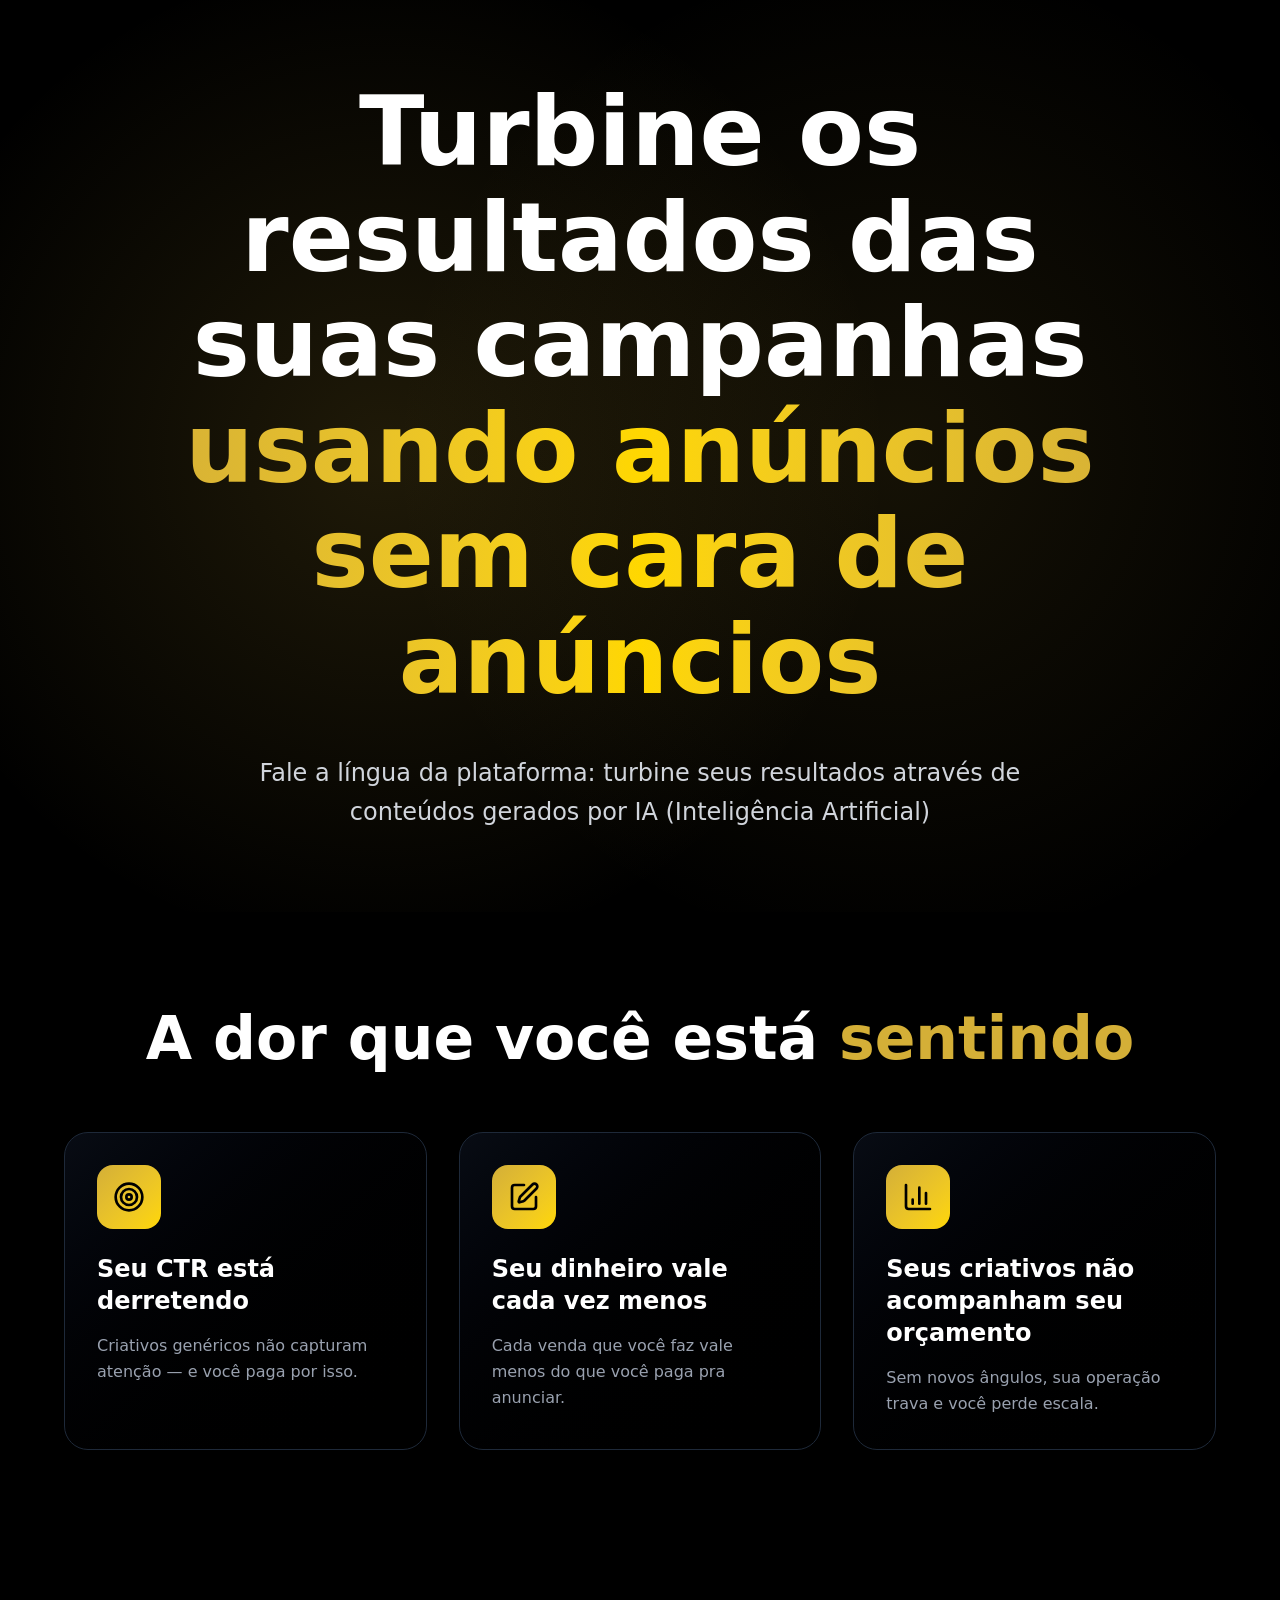
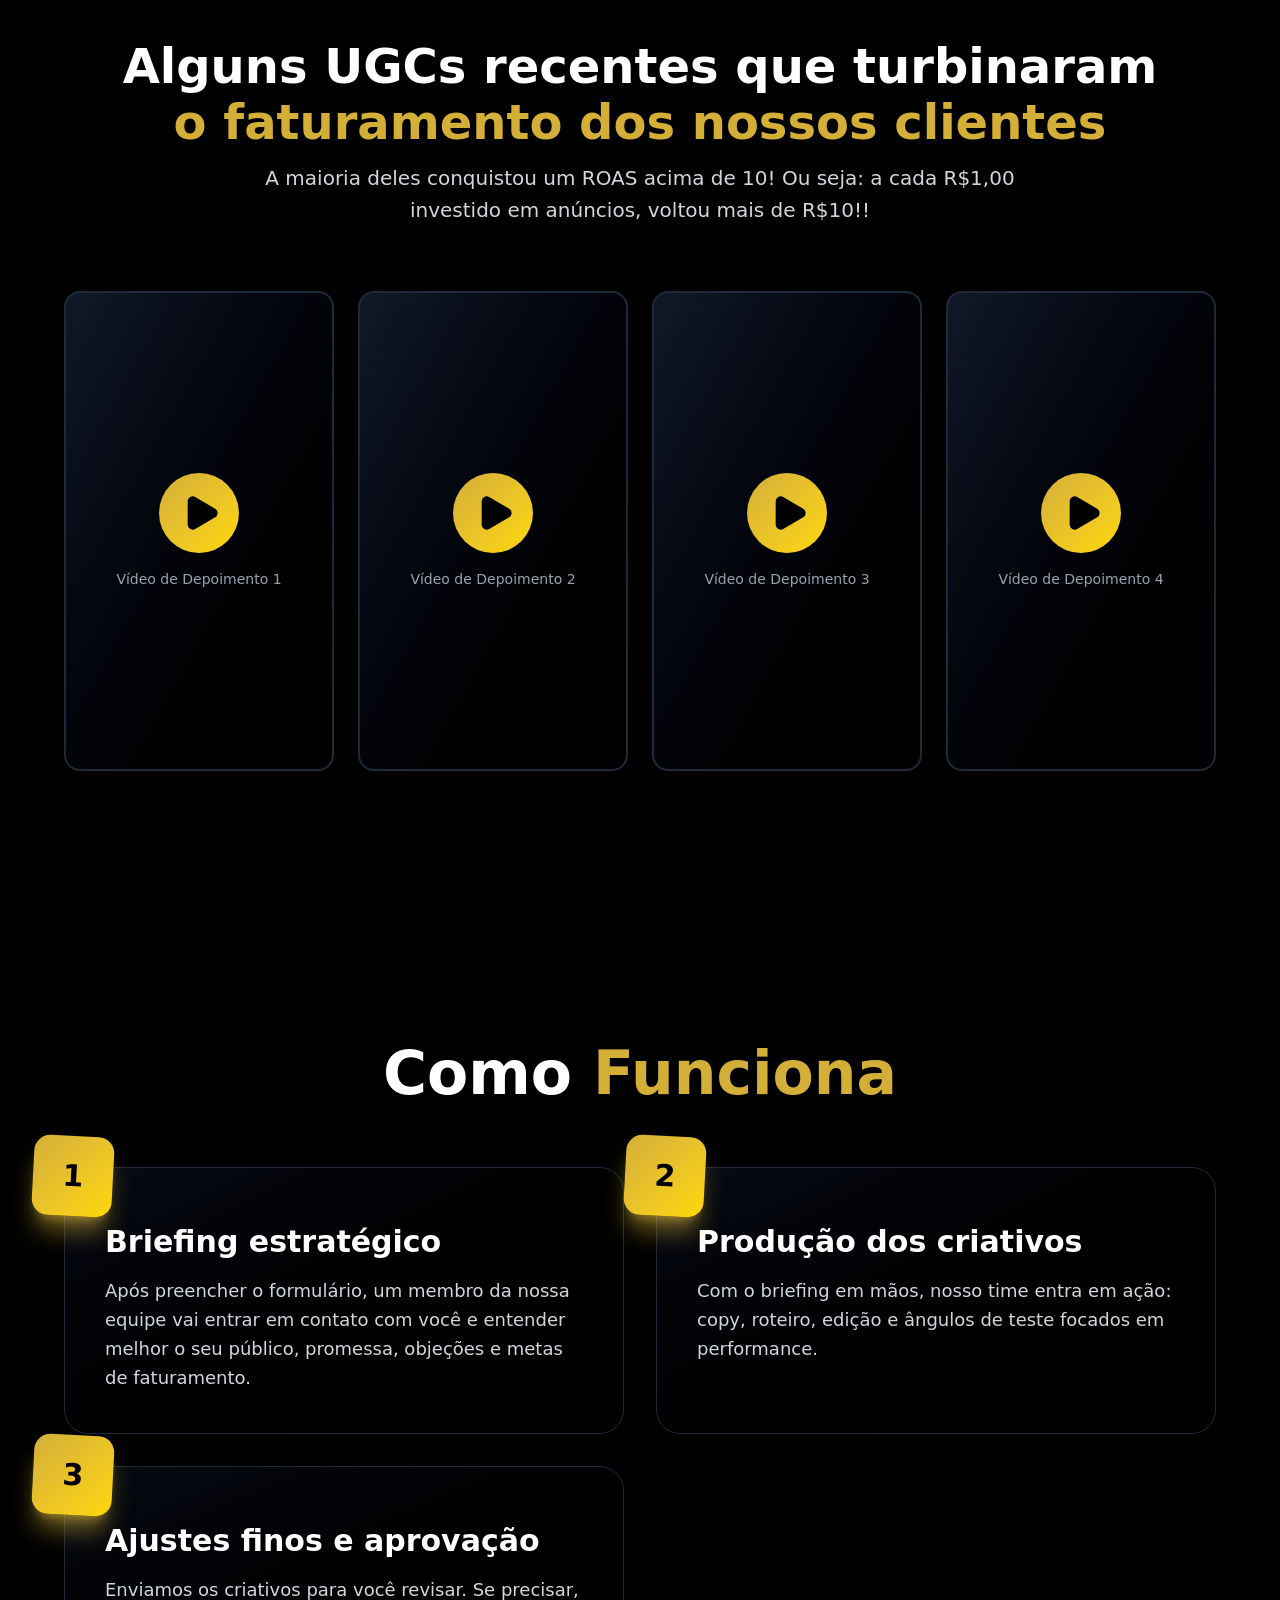
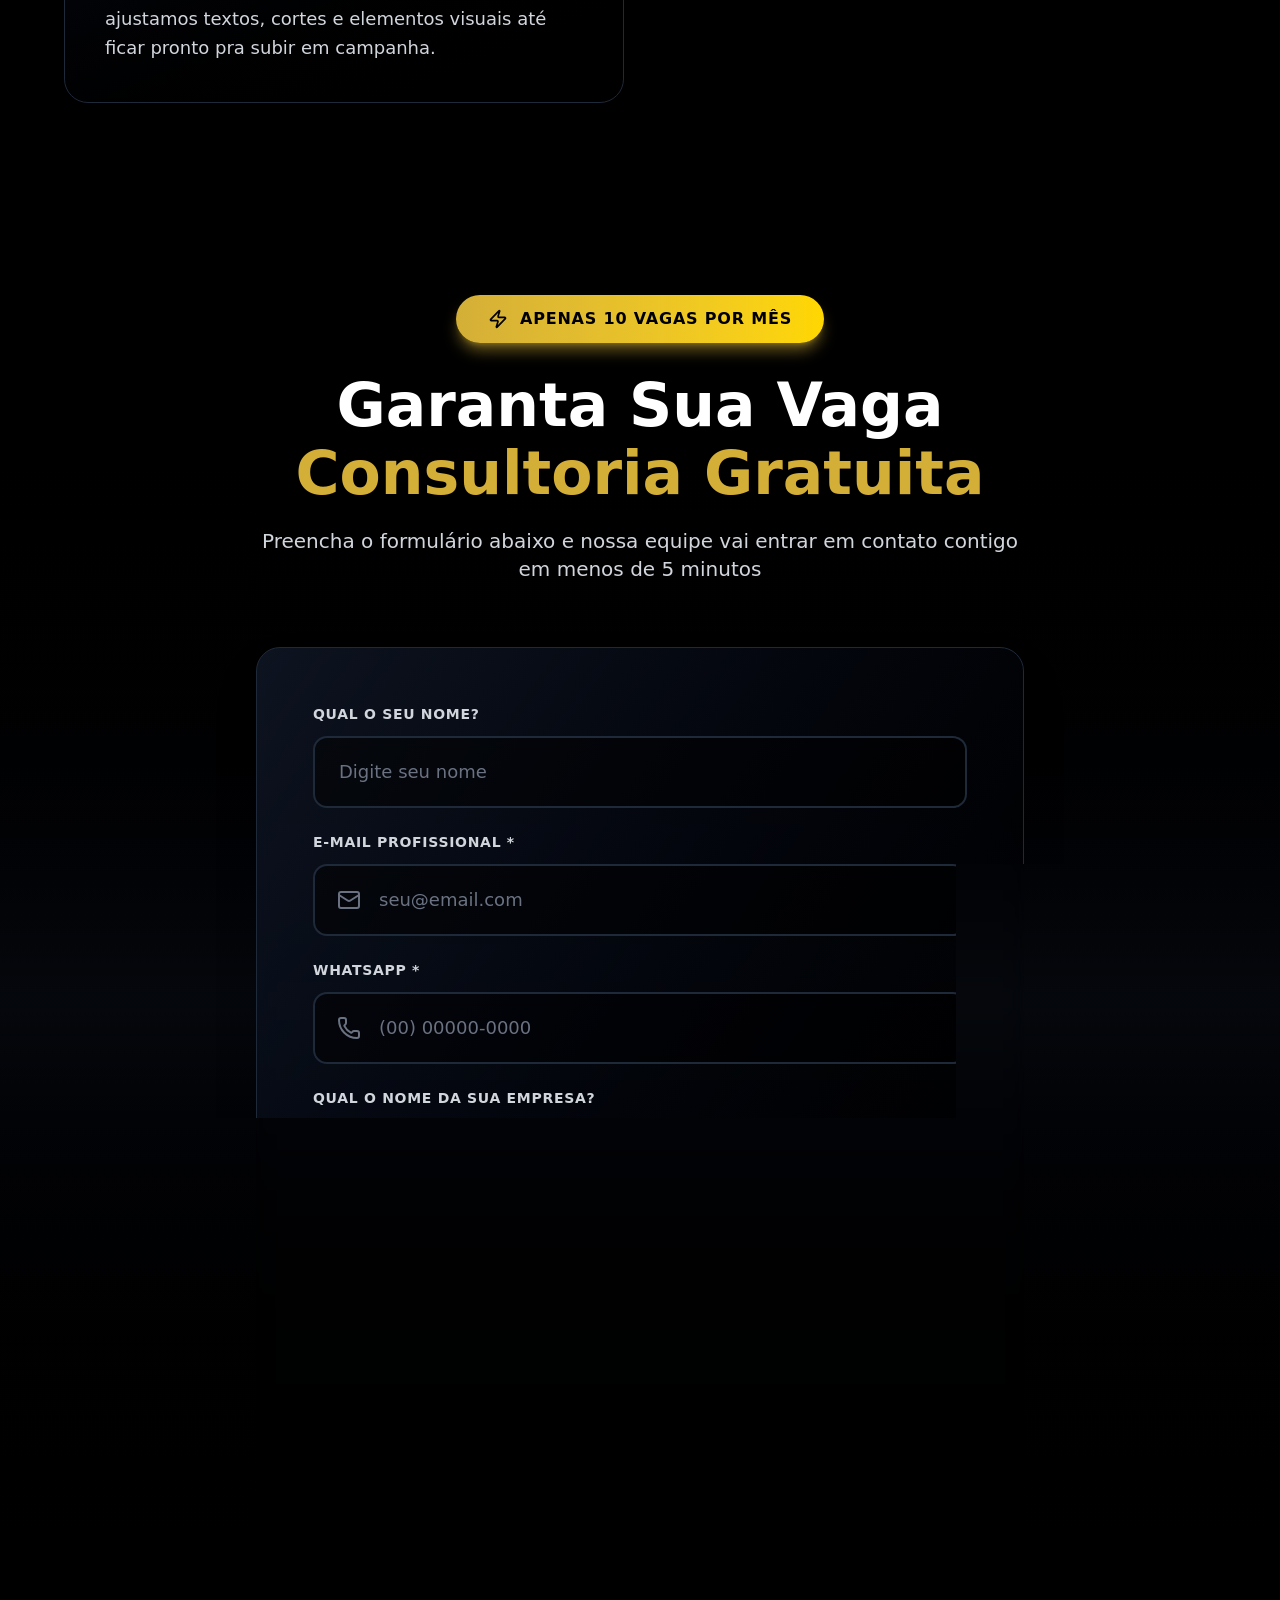
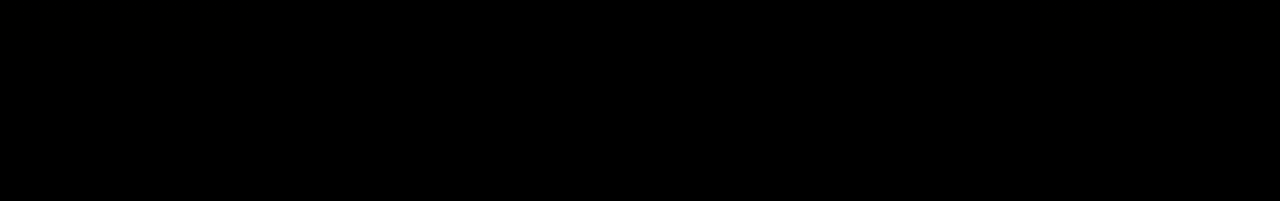
==== commit 139e9caa: "fix: ensure icons and js imports are corrected" ====
--- a/out/index.html
+++ b/out/index.html
@@ -26,7 +26,7 @@
       href="./_next/static/chunks/webpack-e92915a3cea41c7d.js"
     />
     <script
-      src="/_next/static/chunks/4bd1b696-cf72ae8a39fa05aa.js"
+      src="./_next/static/chunks/4bd1b696-cf72ae8a39fa05aa.js"
       async=""
     ></script>
     <script
@@ -45,15 +45,10 @@
       src="./_next/static/chunks/app/page-3814bb0e3ad9489b.js"
       async=""
     ></script>
-    <link rel="preload" href="/lasy-bridge.js" as="script" />
+    <link rel="preload" href="./lasy-bridge.js" as="script" />
     <title>Criado com a Lasy</title>
     <meta name="description" content="Projeto criado com Lasy AI" />
-    <link
-      rel="icon"
-      href="./icon.svg?b5bd8f3b080c027e"
-      type="image/svg+xml"
-      sizes="any"
-    />
+    <link rel="icon" href="./icon.svg" type="image/svg+xml" sizes="any" />
     <script>
       (self.__next_s = self.__next_s || []).push(["/lasy-bridge.js", {}]);
     </script>
@@ -676,7 +671,7 @@
     </div>
     <!--$--><!--/$-->
     <script
-      src="/_next/static/chunks/webpack-e92915a3cea41c7d.js"
+      src="./_next/static/chunks/webpack-e92915a3cea41c7d.js"
       id="_R_"
       async=""
     ></script>
